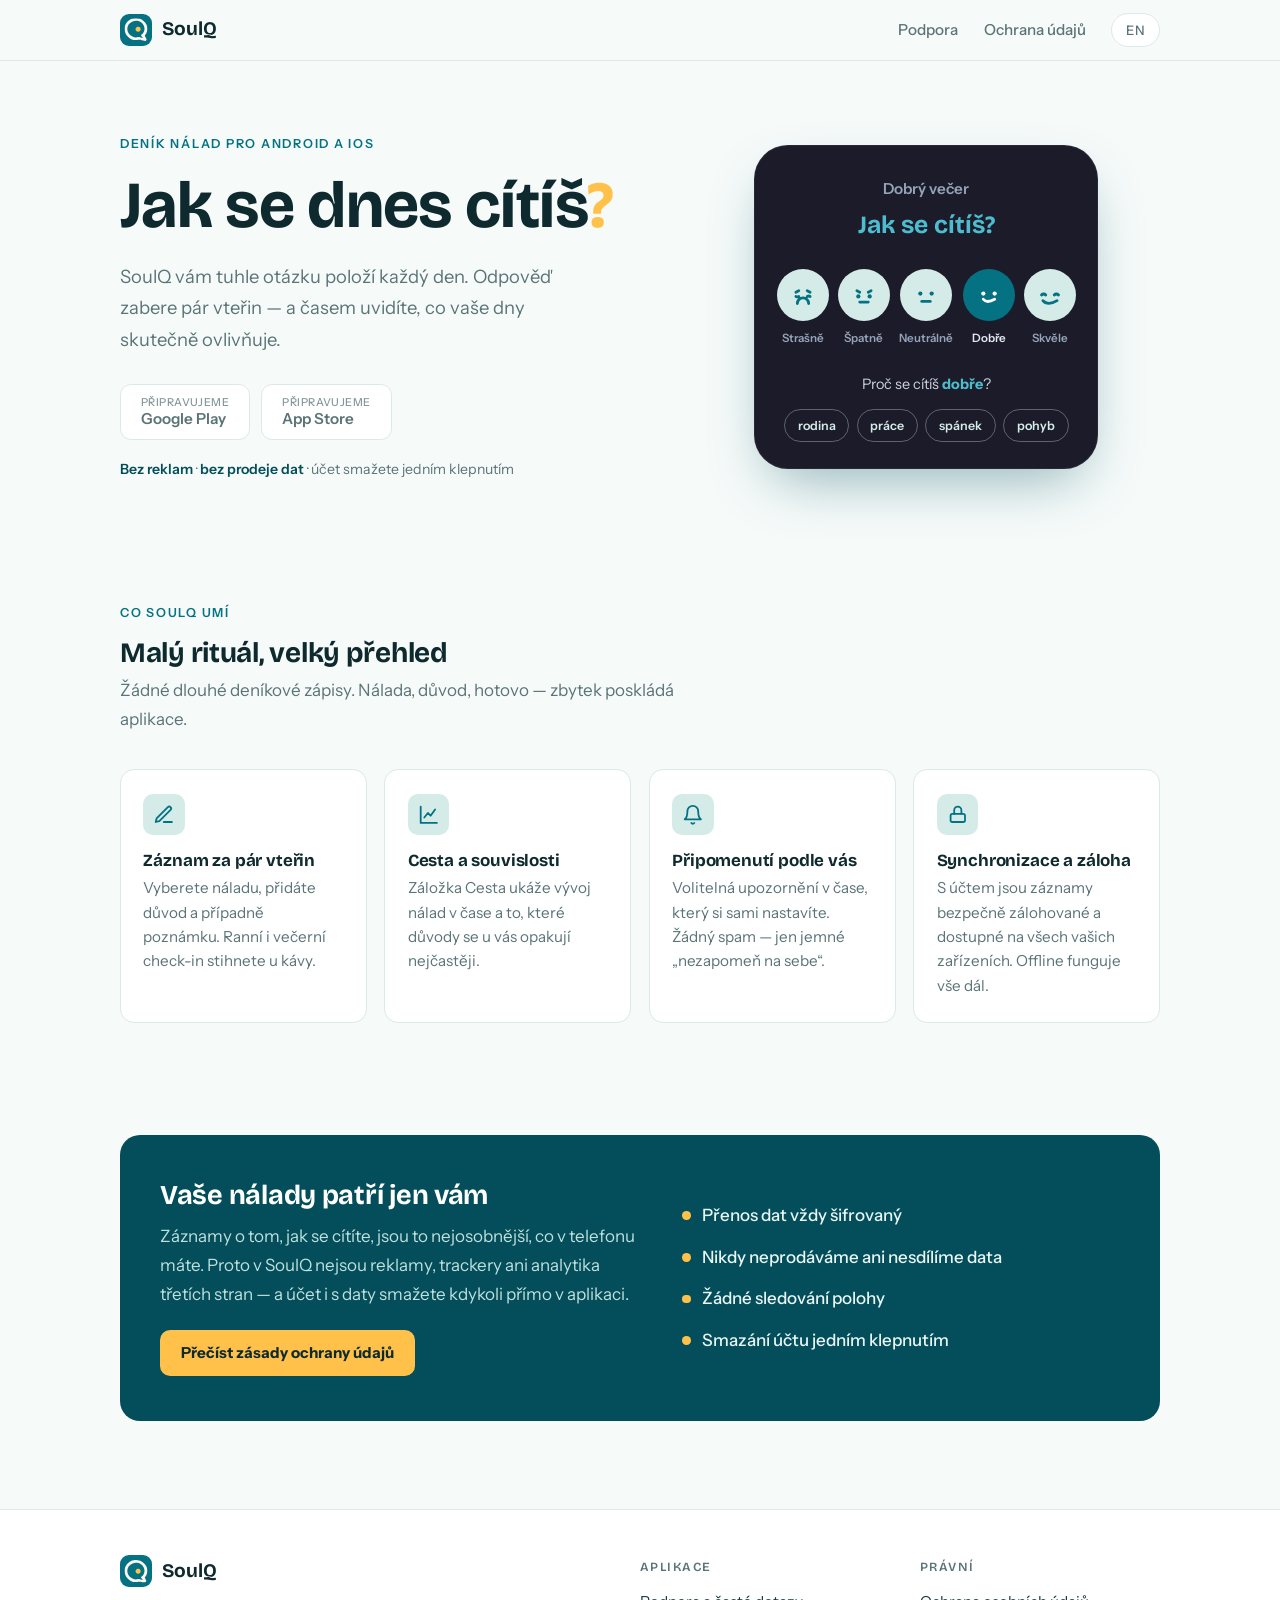
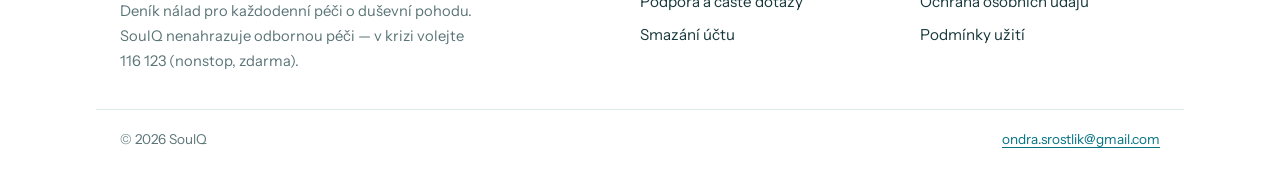
==== index.html @ dddf6eb2 "feat: profesionální redesign — interaktivní check-in hero, Bricolage/Instrument typografie, dokument" ====
<!DOCTYPE html>
<html lang="cs">
<head>
  <meta charset="UTF-8">
  <meta name="viewport" content="width=device-width, initial-scale=1.0">
  <title>SoulQ — deník nálad</title>
  <meta name="description" content="SoulQ je tichý deník nálad. Pár vteřin denně — a časem uvidíte, co vaše dny skutečně ovlivňuje.">
  <link rel="icon" href="assets/logo.svg" type="image/svg+xml">
  <link rel="preconnect" href="https://fonts.googleapis.com">
  <link rel="preconnect" href="https://fonts.gstatic.com" crossorigin>
  <link href="https://fonts.googleapis.com/css2?family=Bricolage+Grotesque:wght@600;700&family=Instrument+Sans:ital,wght@0,400;0,500;0,600;0,700;1,400&display=swap" rel="stylesheet">
  <link rel="stylesheet" href="assets/style.css">
</head>
<body>
  <header class="site-header">
    <div class="inner">
      <a class="brand" href="index.html"><img src="assets/logo.svg" alt="">SoulQ</a>
      <nav class="site-nav" aria-label="Hlavní navigace">
        <a href="support.html">Podpora</a>
        <a href="privacy.html" class="hide-sm">Ochrana údajů</a>
        <a class="lang-switch" href="en/index.html" lang="en" hreflang="en">EN</a>
      </nav>
    </div>
  </header>

  <main>
    <section class="hero">
      <div>
        <p class="eyebrow">Deník nálad pro Android a iOS</p>
        <h1>Jak se dnes cítíš<span class="dot">?</span></h1>
        <p class="lead">SoulQ vám tuhle otázku položí každý den. Odpověď zabere pár vteřin — a časem uvidíte, co vaše dny skutečně ovlivňuje.</p>
        <div class="store-badges">
          <span class="store-badge soon"><span><small>Připravujeme</small>Google&nbsp;Play</span></span>
          <span class="store-badge soon"><span><small>Připravujeme</small>App&nbsp;Store</span></span>
        </div>
        <p class="trust-line"><b>Bez reklam</b> · <b>bez prodeje dat</b> · účet smažete jedním klepnutím</p>
      </div>

      <div class="phone" id="checkin" aria-label="Ukázka denního záznamu v aplikaci SoulQ">
        <p class="greeting">Dobrý večer</p>
        <p class="question">Jak se cítíš?</p>
        <ul class="moods">
          <li>
            <button type="button" class="mood" data-mood="strašně" aria-pressed="false">
              <span class="circle">
                <svg viewBox="0 0 24 24" fill="none" stroke="currentColor" stroke-width="2" stroke-linecap="round" stroke-linejoin="round" aria-hidden="true">
                  <path d="M7 10l2 -1M17 10l-2 -1M7 13a2 2 0 0 0 2 0M17 13a2 2 0 0 0 -2 0M8 18a4 4 0 0 1 8 0"/>
                </svg>
              </span>
              <span class="label">Strašně</span>
            </button>
          </li>
          <li>
            <button type="button" class="mood" data-mood="špatně" aria-pressed="false">
              <span class="circle">
                <svg viewBox="0 0 24 24" fill="none" stroke="currentColor" stroke-width="2" stroke-linecap="round" stroke-linejoin="round" aria-hidden="true">
                  <path d="M7 9l2 1M17 9l-2 1M9 17h6"/>
                  <circle cx="8" cy="13" r="1.5" fill="currentColor" stroke="none"/>
                  <circle cx="16" cy="13" r="1.5" fill="currentColor" stroke="none"/>
                </svg>
              </span>
              <span class="label">Špatně</span>
            </button>
          </li>
          <li>
            <button type="button" class="mood" data-mood="neutrálně" aria-pressed="false">
              <span class="circle">
                <svg viewBox="0 0 24 24" fill="none" stroke="currentColor" stroke-width="2" stroke-linecap="round" stroke-linejoin="round" aria-hidden="true">
                  <path d="M9 16.5h6"/>
                  <circle cx="8" cy="11" r="1.5" fill="currentColor" stroke="none"/>
                  <circle cx="16" cy="11" r="1.5" fill="currentColor" stroke="none"/>
                </svg>
              </span>
              <span class="label">Neutrálně</span>
            </button>
          </li>
          <li>
            <button type="button" class="mood" data-mood="dobře" aria-pressed="true">
              <span class="circle">
                <svg viewBox="0 0 24 24" fill="none" stroke="currentColor" stroke-width="2" stroke-linecap="round" stroke-linejoin="round" aria-hidden="true">
                  <path d="M8 15c1.5 2 4.5 2 8 0"/>
                  <circle cx="8" cy="11" r="1.5" fill="currentColor" stroke="none"/>
                  <circle cx="16" cy="11" r="1.5" fill="currentColor" stroke="none"/>
                </svg>
              </span>
              <span class="label">Dobře</span>
            </button>
          </li>
          <li>
            <button type="button" class="mood" data-mood="skvěle" aria-pressed="false">
              <span class="circle">
                <svg viewBox="0 0 24 24" fill="none" stroke="currentColor" stroke-width="2" stroke-linecap="round" stroke-linejoin="round" aria-hidden="true">
                  <path d="M6 12a2 2 0 0 1 3 0M15 12a2 2 0 0 1 3 0M7 16c2 2.5 6 2.5 10 0"/>
                </svg>
              </span>
              <span class="label">Skvěle</span>
            </button>
          </li>
        </ul>
        <p class="followup">Proč se cítíš <b data-slot>dobře</b>?</p>
        <div class="chips" aria-hidden="true">
          <span class="chip">rodina</span>
          <span class="chip">práce</span>
          <span class="chip">spánek</span>
          <span class="chip">pohyb</span>
        </div>
      </div>
    </section>

    <section class="section">
      <p class="eyebrow">Co SoulQ umí</p>
      <h2>Malý rituál, velký přehled</h2>
      <p class="section-lead">Žádné dlouhé deníkové zápisy. Nálada, důvod, hotovo — zbytek poskládá aplikace.</p>
      <div class="features">
        <div class="feature">
          <span class="icon">
            <svg viewBox="0 0 24 24" fill="none" stroke="currentColor" stroke-width="2" stroke-linecap="round" stroke-linejoin="round" aria-hidden="true"><path d="M12 20h9"/><path d="M16.5 3.5a2.1 2.1 0 0 1 3 3L7 19l-4 1 1-4Z"/></svg>
          </span>
          <h3>Záznam za pár vteřin</h3>
          <p>Vyberete náladu, přidáte důvod a případně poznámku. Ranní i večerní check-in stihnete u kávy.</p>
        </div>
        <div class="feature">
          <span class="icon">
            <svg viewBox="0 0 24 24" fill="none" stroke="currentColor" stroke-width="2" stroke-linecap="round" stroke-linejoin="round" aria-hidden="true"><path d="M3 3v18h18"/><path d="M7 15l4-5 3 3 5-7"/></svg>
          </span>
          <h3>Cesta a souvislosti</h3>
          <p>Záložka Cesta ukáže vývoj nálad v čase a to, které důvody se u vás opakují nejčastěji.</p>
        </div>
        <div class="feature">
          <span class="icon">
            <svg viewBox="0 0 24 24" fill="none" stroke="currentColor" stroke-width="2" stroke-linecap="round" stroke-linejoin="round" aria-hidden="true"><path d="M18 8a6 6 0 0 0-12 0c0 7-3 9-3 9h18s-3-2-3-9"/><path d="M13.7 21a2 2 0 0 1-3.4 0"/></svg>
          </span>
          <h3>Připomenutí podle vás</h3>
          <p>Volitelná upozornění v čase, který si sami nastavíte. Žádný spam — jen jemné „nezapomeň na sebe“.</p>
        </div>
        <div class="feature">
          <span class="icon">
            <svg viewBox="0 0 24 24" fill="none" stroke="currentColor" stroke-width="2" stroke-linecap="round" stroke-linejoin="round" aria-hidden="true"><rect x="4" y="11" width="16" height="9" rx="2"/><path d="M8 11V7a4 4 0 0 1 8 0v4"/></svg>
          </span>
          <h3>Synchronizace a záloha</h3>
          <p>S účtem jsou záznamy bezpečně zálohované a dostupné na všech vašich zařízeních. Offline funguje vše dál.</p>
        </div>
      </div>
    </section>

    <section class="section">
      <div class="privacy-band">
        <div>
          <h2>Vaše nálady patří jen vám</h2>
          <p>Záznamy o tom, jak se cítíte, jsou to nejosobnější, co v telefonu máte. Proto v SoulQ nejsou reklamy, trackery ani analytika třetích stran — a účet i s daty smažete kdykoli přímo v aplikaci.</p>
          <a class="button" href="privacy.html">Přečíst zásady ochrany údajů</a>
        </div>
        <ul>
          <li>Přenos dat vždy šifrovaný</li>
          <li>Nikdy neprodáváme ani nesdílíme data</li>
          <li>Žádné sledování polohy</li>
          <li>Smazání účtu jedním klepnutím</li>
        </ul>
      </div>
    </section>
  </main>

  <footer class="site-footer">
    <div class="inner">
      <div class="about">
        <a class="brand" href="index.html"><img src="assets/logo.svg" alt="">SoulQ</a>
        <p>Deník nálad pro každodenní péči o duševní pohodu. SoulQ nenahrazuje odbornou péči — v krizi volejte 116&nbsp;123 (nonstop, zdarma).</p>
      </div>
      <nav aria-label="Aplikace">
        <h3>Aplikace</h3>
        <ul>
          <li><a href="support.html">Podpora a časté dotazy</a></li>
          <li><a href="delete-account.html">Smazání účtu</a></li>
        </ul>
      </nav>
      <nav aria-label="Právní informace">
        <h3>Právní</h3>
        <ul>
          <li><a href="privacy.html">Ochrana osobních údajů</a></li>
          <li><a href="terms.html">Podmínky užití</a></li>
        </ul>
      </nav>
    </div>
    <div class="bottom">
      <span>© 2026 SoulQ</span>
      <span><a href="mailto:ondra.srostlik@gmail.com">ondra.srostlik@gmail.com</a></span>
    </div>
  </footer>

  <script>
    (function () {
      var moods = document.querySelectorAll('.mood');
      var slot = document.querySelector('[data-slot]');
      moods.forEach(function (btn) {
        btn.addEventListener('click', function () {
          moods.forEach(function (b) { b.setAttribute('aria-pressed', 'false'); });
          btn.setAttribute('aria-pressed', 'true');
          slot.textContent = btn.dataset.mood;
        });
      });
    })();
  </script>
</body>
</html>
---- assets/style.css ----
/* SoulQ web — design system.
   Tokens derived from the app (lib/theme/app_colors.dart):
   teal #047283, mint #D4EBE8, gold #FFC14A, app dark UI #1C1B29. */

:root {
  --teal: #047283;
  --teal-deep: #034e5a;
  --teal-ink: #0e2a2e;
  --gold: #ffc14a;
  --mint: #d4ebe8;
  --paper: #f6fbfa;
  --surface: #ffffff;
  --text: #17383c;
  --muted: #5b7477;
  --line: #dcE9e7;
  --app-dark: #1c1b29;

  --font-display: "Bricolage Grotesque", "Segoe UI", system-ui, sans-serif;
  --font-body: "Instrument Sans", "Segoe UI", system-ui, sans-serif;

  --w-page: 68rem;
  --w-prose: 44rem;
  --radius: 14px;
}

* { box-sizing: border-box; }

html { scroll-behavior: smooth; }

body {
  margin: 0;
  font-family: var(--font-body);
  font-size: 1.0625rem;
  line-height: 1.7;
  color: var(--text);
  background: var(--paper);
  -webkit-font-smoothing: antialiased;
}

a { color: var(--teal); text-decoration-thickness: 1px; text-underline-offset: 3px; }
a:hover { color: var(--teal-deep); }

:focus-visible {
  outline: 2px solid var(--teal);
  outline-offset: 3px;
  border-radius: 3px;
}

h1, h2, h3 {
  font-family: var(--font-display);
  line-height: 1.15;
  color: var(--teal-ink);
  letter-spacing: -0.01em;
}

.eyebrow {
  font-size: 0.78rem;
  font-weight: 600;
  letter-spacing: 0.14em;
  text-transform: uppercase;
  color: var(--teal);
  margin: 0 0 0.9rem;
}

/* ---------- Header ---------- */

.site-header {
  position: sticky;
  top: 0;
  z-index: 20;
  background: rgba(246, 251, 250, 0.88);
  backdrop-filter: blur(10px);
  border-bottom: 1px solid var(--line);
}

.site-header .inner {
  max-width: var(--w-page);
  margin: 0 auto;
  padding: 0.8rem 1.5rem;
  display: flex;
  align-items: center;
  gap: 2rem;
}

.brand {
  display: flex;
  align-items: center;
  gap: 0.6rem;
  text-decoration: none;
  color: var(--teal-ink);
  font-family: var(--font-display);
  font-weight: 700;
  font-size: 1.2rem;
  margin-right: auto;
}

.brand img {
  width: 2rem;
  height: 2rem;
  padding: 0.28rem;
  background: var(--teal);
  border-radius: 9px;
}

.site-nav {
  display: flex;
  align-items: center;
  gap: 1.6rem;
  font-size: 0.95rem;
}

.site-nav a {
  color: var(--muted);
  text-decoration: none;
  font-weight: 500;
}

.site-nav a:hover { color: var(--teal-deep); }

.lang-switch {
  font-size: 0.82rem;
  font-weight: 600;
  letter-spacing: 0.06em;
  color: var(--teal);
  text-decoration: none;
  border: 1px solid var(--line);
  background: var(--surface);
  border-radius: 999px;
  padding: 0.3rem 0.85rem;
  white-space: nowrap;
}

.lang-switch:hover { border-color: var(--teal); }

@media (max-width: 640px) {
  .site-nav .hide-sm { display: none; }
}

/* ---------- Hero (landing) ---------- */

.hero {
  max-width: var(--w-page);
  margin: 0 auto;
  padding: 4.5rem 1.5rem 4rem;
  display: grid;
  grid-template-columns: 1.05fr 0.95fr;
  gap: 3.5rem;
  align-items: center;
}

.hero h1 {
  font-size: clamp(2.7rem, 6vw, 4.1rem);
  font-weight: 700;
  margin: 0 0 1.1rem;
}

.hero h1 .q { color: var(--teal); }
.hero h1 .dot { color: var(--gold); }

.hero .lead {
  font-size: 1.15rem;
  color: var(--muted);
  max-width: 30rem;
  margin: 0 0 1.8rem;
}

.store-badges {
  display: flex;
  flex-wrap: wrap;
  gap: 0.7rem;
  margin-bottom: 1.1rem;
}

.store-badge {
  display: inline-flex;
  align-items: center;
  gap: 0.55rem;
  padding: 0.68rem 1.25rem;
  border-radius: 11px;
  background: var(--teal-ink);
  color: #fff;
  text-decoration: none;
  font-weight: 600;
  font-size: 0.95rem;
  line-height: 1.25;
}

.store-badge small {
  display: block;
  font-size: 0.68rem;
  font-weight: 500;
  opacity: 0.75;
  letter-spacing: 0.04em;
  text-transform: uppercase;
}

.store-badge.soon {
  background: var(--surface);
  color: var(--muted);
  border: 1px solid var(--line);
  cursor: default;
}

.trust-line {
  font-size: 0.88rem;
  color: var(--muted);
  margin: 0;
}

.trust-line b { color: var(--teal-deep); font-weight: 600; }

/* Phone card — the app's check-in moment */

.phone {
  justify-self: center;
  width: min(21.5rem, 100%);
  background: var(--app-dark);
  border-radius: 34px;
  padding: 1.9rem 1.4rem 1.7rem;
  box-shadow:
    0 24px 60px -18px rgba(3, 78, 90, 0.45),
    0 0 0 1px rgba(255, 255, 255, 0.06) inset;
}

.phone .greeting {
  color: #94a3b8;
  font-size: 0.95rem;
  font-weight: 600;
  text-align: center;
  margin: 0 0 0.15rem;
}

.phone .question {
  color: #4dbcce;
  font-family: var(--font-display);
  font-size: 1.55rem;
  font-weight: 700;
  text-align: center;
  margin: 0 0 1.4rem;
}

.moods {
  display: flex;
  justify-content: space-between;
  gap: 0.3rem;
  margin: 0;
  padding: 0;
  list-style: none;
}

.mood {
  flex: 1;
  display: flex;
  flex-direction: column;
  align-items: center;
  gap: 0.5rem;
  background: none;
  border: none;
  padding: 0;
  cursor: pointer;
  font: inherit;
}

.mood .circle {
  width: 52px;
  height: 52px;
  border-radius: 50%;
  background: var(--mint);
  color: var(--teal);
  display: grid;
  place-items: center;
  transition: background 0.22s ease, color 0.22s ease, transform 0.22s ease;
}

.mood svg { width: 34px; height: 34px; }

.mood .label {
  font-size: 0.72rem;
  font-weight: 600;
  color: #94a3b8;
}

.mood:hover .circle { transform: translateY(-3px); }

.mood[aria-pressed="true"] .circle {
  background: var(--teal);
  color: #fff;
}

.mood[aria-pressed="true"] .label { color: #e2e8f0; }

.phone .followup {
  color: #cbd5e1;
  font-size: 0.9rem;
  text-align: center;
  margin: 1.5rem 0 0.8rem;
  min-height: 1.5em;
}

.phone .followup b { color: #4dbcce; }

.chips {
  display: flex;
  flex-wrap: wrap;
  justify-content: center;
  gap: 0.45rem;
}

.chip {
  font-size: 0.78rem;
  font-weight: 600;
  color: var(--mint);
  border: 1px solid rgba(212, 235, 232, 0.35);
  border-radius: 999px;
  padding: 0.28rem 0.8rem;
}

@media (max-width: 860px) {
  .hero {
    grid-template-columns: 1fr;
    gap: 3rem;
    padding-top: 3rem;
    text-align: center;
  }
  .hero .lead { margin-inline: auto; }
  .store-badges { justify-content: center; }
}

/* ---------- Sections (landing) ---------- */

.section {
  max-width: var(--w-page);
  margin: 0 auto;
  padding: 3.5rem 1.5rem;
}

.section > h2 {
  font-size: 1.75rem;
  margin: 0 0 0.4rem;
}

.section > .section-lead {
  color: var(--muted);
  max-width: 36rem;
  margin: 0 0 2.2rem;
}

.features {
  display: grid;
  grid-template-columns: repeat(auto-fit, minmax(15rem, 1fr));
  gap: 1.1rem;
}

.feature {
  background: var(--surface);
  border: 1px solid var(--line);
  border-radius: var(--radius);
  padding: 1.5rem 1.4rem;
}

.feature .icon {
  width: 2.6rem;
  height: 2.6rem;
  border-radius: 10px;
  background: var(--mint);
  color: var(--teal);
  display: grid;
  place-items: center;
  margin-bottom: 1rem;
}

.feature .icon svg { width: 1.35rem; height: 1.35rem; }

.feature h3 {
  font-size: 1.06rem;
  margin: 0 0 0.35rem;
}

.feature p {
  margin: 0;
  color: var(--muted);
  font-size: 0.95rem;
  line-height: 1.6;
}

/* Privacy band */

.privacy-band {
  background: var(--teal-deep);
  color: #eaf6f4;
  border-radius: calc(var(--radius) + 6px);
  padding: 2.8rem 2.5rem;
  display: grid;
  grid-template-columns: 1.1fr 1fr;
  gap: 2.5rem;
  align-items: center;
}

.privacy-band h2 {
  color: #fff;
  font-size: 1.7rem;
  margin: 0 0 0.7rem;
}

.privacy-band p { margin: 0 0 1.3rem; color: #bfe0dc; }

.privacy-band a.button {
  display: inline-block;
  background: var(--gold);
  color: var(--teal-ink);
  font-weight: 700;
  font-size: 0.95rem;
  text-decoration: none;
  border-radius: 10px;
  padding: 0.65rem 1.3rem;
}

.privacy-band ul {
  list-style: none;
  margin: 0;
  padding: 0;
  display: grid;
  gap: 0.8rem;
}

.privacy-band li {
  display: flex;
  gap: 0.7rem;
  align-items: baseline;
  font-weight: 500;
}

.privacy-band li::before {
  content: "";
  flex: none;
  width: 0.55rem;
  height: 0.55rem;
  border-radius: 50%;
  background: var(--gold);
  transform: translateY(-1px);
}

@media (max-width: 780px) {
  .privacy-band { grid-template-columns: 1fr; padding: 2.2rem 1.6rem; }
}

/* ---------- Document pages (legal, support) ---------- */

.doc-hero {
  border-bottom: 1px solid var(--line);
  background: var(--surface);
}

.doc-hero .inner {
  max-width: var(--w-page);
  margin: 0 auto;
  padding: 3.2rem 1.5rem 2.4rem;
}

.doc-hero h1 {
  font-size: clamp(1.9rem, 4vw, 2.6rem);
  margin: 0 0 0.8rem;
}

.doc-meta {
  display: flex;
  flex-wrap: wrap;
  gap: 0.5rem 1.6rem;
  font-size: 0.86rem;
  color: var(--muted);
  margin: 0;
}

.doc-meta b { color: var(--text); font-weight: 600; }

.doc-layout {
  max-width: var(--w-page);
  margin: 0 auto;
  padding: 2.5rem 1.5rem 5rem;
  display: grid;
  grid-template-columns: 15rem minmax(0, 1fr);
  gap: 3.5rem;
  align-items: start;
}

.toc {
  position: sticky;
  top: 4.6rem;
  font-size: 0.88rem;
}

.toc .toc-title {
  font-size: 0.75rem;
  font-weight: 600;
  letter-spacing: 0.12em;
  text-transform: uppercase;
  color: var(--muted);
  margin: 0 0 0.7rem;
}

.toc ol {
  list-style: none;
  margin: 0;
  padding: 0;
  border-left: 2px solid var(--line);
}

.toc li a {
  display: block;
  padding: 0.32rem 0 0.32rem 0.9rem;
  color: var(--muted);
  text-decoration: none;
  line-height: 1.45;
}

.toc li a:hover {
  color: var(--teal-deep);
  border-left: 2px solid var(--teal);
  margin-left: -2px;
}

.doc {
  max-width: var(--w-prose);
}

.doc > p:first-child { margin-top: 0; }

.doc h2 {
  font-size: 1.32rem;
  margin: 2.6rem 0 0.7rem;
  padding-top: 0.4rem;
  scroll-margin-top: 5rem;
}

.doc h3 {
  font-size: 1.05rem;
  margin: 1.8rem 0 0.4rem;
}

.doc ul, .doc ol { padding-left: 1.35rem; }
.doc li { margin: 0.35rem 0; }

.doc table {
  width: 100%;
  border-collapse: collapse;
  font-size: 0.92rem;
  margin: 1.2rem 0;
  background: var(--surface);
  border: 1px solid var(--line);
  border-radius: 10px;
  overflow: hidden;
}

.doc th, .doc td {
  text-align: left;
  padding: 0.7rem 0.85rem;
  vertical-align: top;
}

.doc thead th {
  background: var(--mint);
  color: var(--teal-ink);
  font-family: var(--font-display);
  font-size: 0.85rem;
  letter-spacing: 0.02em;
}

.doc tbody tr + tr td, .doc tbody tr th { border-top: 1px solid var(--line); }
.doc tbody tr:nth-child(even) { background: var(--paper); }

.notice {
  background: var(--surface);
  border: 1px solid var(--line);
  border-left: 4px solid var(--gold);
  border-radius: 10px;
  padding: 1rem 1.2rem;
  margin: 1.6rem 0;
}

.notice p { margin: 0; }

.steps {
  counter-reset: step;
  list-style: none;
  margin: 1.2rem 0;
  padding: 0;
  display: grid;
  gap: 0.55rem;
}

.steps li {
  counter-increment: step;
  display: flex;
  gap: 0.9rem;
  align-items: baseline;
  background: var(--surface);
  border: 1px solid var(--line);
  border-radius: 10px;
  padding: 0.75rem 1rem;
  margin: 0;
}

.steps li::before {
  content: counter(step);
  flex: none;
  width: 1.6rem;
  height: 1.6rem;
  border-radius: 50%;
  background: var(--teal);
  color: #fff;
  font-size: 0.82rem;
  font-weight: 700;
  display: grid;
  place-items: center;
  transform: translateY(0.2rem);
}

.contact-card {
  background: var(--surface);
  border: 1px solid var(--line);
  border-radius: var(--radius);
  padding: 1.4rem 1.5rem;
  margin: 1.6rem 0 2.2rem;
}

.contact-card .mail {
  font-family: var(--font-display);
  font-size: 1.25rem;
  font-weight: 600;
}

.contact-card p { margin: 0.4rem 0 0; color: var(--muted); font-size: 0.93rem; }

/* FAQ */

.faq { display: grid; gap: 0.65rem; margin: 1.4rem 0; }

.faq details {
  background: var(--surface);
  border: 1px solid var(--line);
  border-radius: 10px;
  padding: 0 1.15rem;
}

.faq summary {
  cursor: pointer;
  font-weight: 600;
  padding: 0.9rem 0;
  list-style: none;
  display: flex;
  justify-content: space-between;
  align-items: center;
  gap: 1rem;
}

.faq summary::-webkit-details-marker { display: none; }

.faq summary::after {
  content: "+";
  flex: none;
  font-family: var(--font-display);
  font-size: 1.15rem;
  color: var(--teal);
}

.faq details[open] summary::after { content: "–"; }

.faq details p { margin: 0 0 1rem; color: var(--muted); }

/* ---------- Footer ---------- */

.site-footer {
  border-top: 1px solid var(--line);
  background: var(--surface);
  margin-top: 2rem;
}

.site-footer .inner {
  max-width: var(--w-page);
  margin: 0 auto;
  padding: 2.8rem 1.5rem 2.2rem;
  display: grid;
  grid-template-columns: 2fr 1fr 1fr;
  gap: 2.5rem;
}

.site-footer .about p {
  margin: 0.7rem 0 0;
  color: var(--muted);
  font-size: 0.92rem;
  max-width: 22rem;
}

.site-footer h3 {
  font-size: 0.78rem;
  font-weight: 600;
  letter-spacing: 0.12em;
  text-transform: uppercase;
  color: var(--muted);
  margin: 0.3rem 0 0.9rem;
}

.site-footer nav ul {
  list-style: none;
  margin: 0;
  padding: 0;
  display: grid;
  gap: 0.45rem;
  font-size: 0.95rem;
}

.site-footer nav a { color: var(--text); text-decoration: none; }
.site-footer nav a:hover { color: var(--teal); text-decoration: underline; }

.site-footer .bottom {
  max-width: var(--w-page);
  margin: 0 auto;
  padding: 1.1rem 1.5rem 1.6rem;
  border-top: 1px solid var(--line);
  font-size: 0.85rem;
  color: var(--muted);
  display: flex;
  flex-wrap: wrap;
  gap: 0.5rem 2rem;
  justify-content: space-between;
}

@media (max-width: 780px) {
  .site-footer .inner { grid-template-columns: 1fr; gap: 1.8rem; }
  .doc-layout { grid-template-columns: 1fr; gap: 0; }
  .toc { display: none; }
}

/* ---------- Motion ---------- */

@media (prefers-reduced-motion: no-preference) {
  .hero > * {
    animation: rise 0.6s ease-out both;
  }
  .hero > *:nth-child(2) { animation-delay: 0.12s; }

  @keyframes rise {
    from { opacity: 0; transform: translateY(14px); }
    to { opacity: 1; transform: none; }
  }
}

@media (prefers-reduced-motion: reduce) {
  html { scroll-behavior: auto; }
  .mood .circle { transition: none; }
}
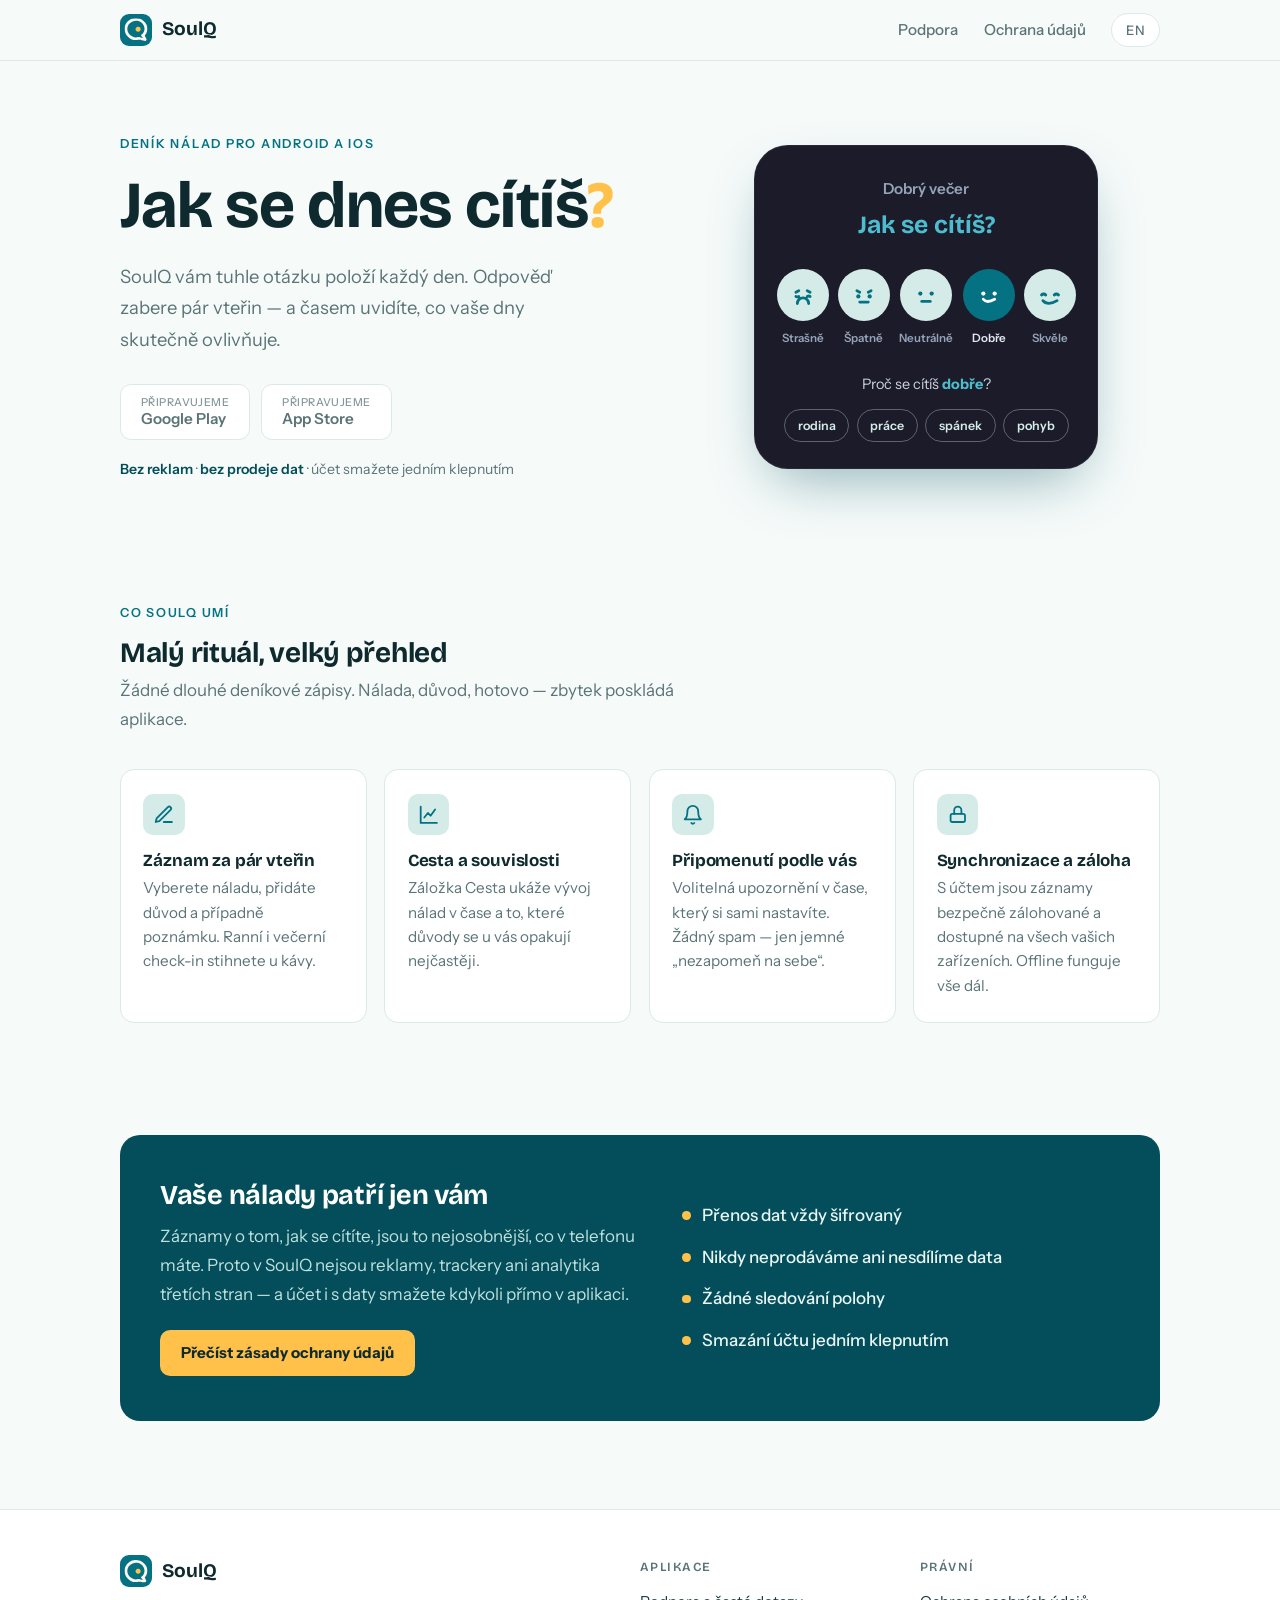
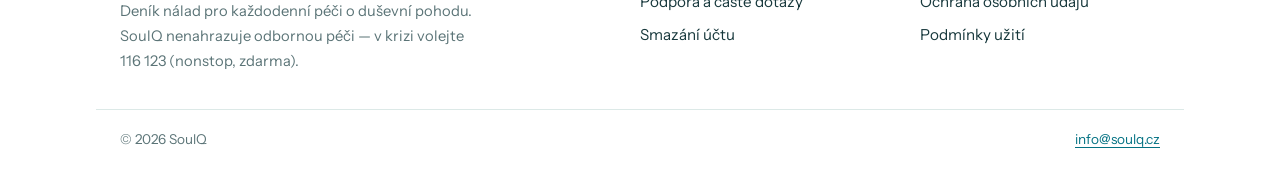
==== commit dbe63b6a: "fix: správce Mikuláš Báča, kontakt info@soulq.cz, CNAME pro soulq.cz" ====
--- a/index.html
+++ b/index.html
@@ -183,7 +183,7 @@
     </div>
     <div class="bottom">
       <span>© 2026 SoulQ</span>
-      <span><a href="mailto:ondra.srostlik@gmail.com">ondra.srostlik@gmail.com</a></span>
+      <span><a href="mailto:info@soulq.cz">info@soulq.cz</a></span>
     </div>
   </footer>
 
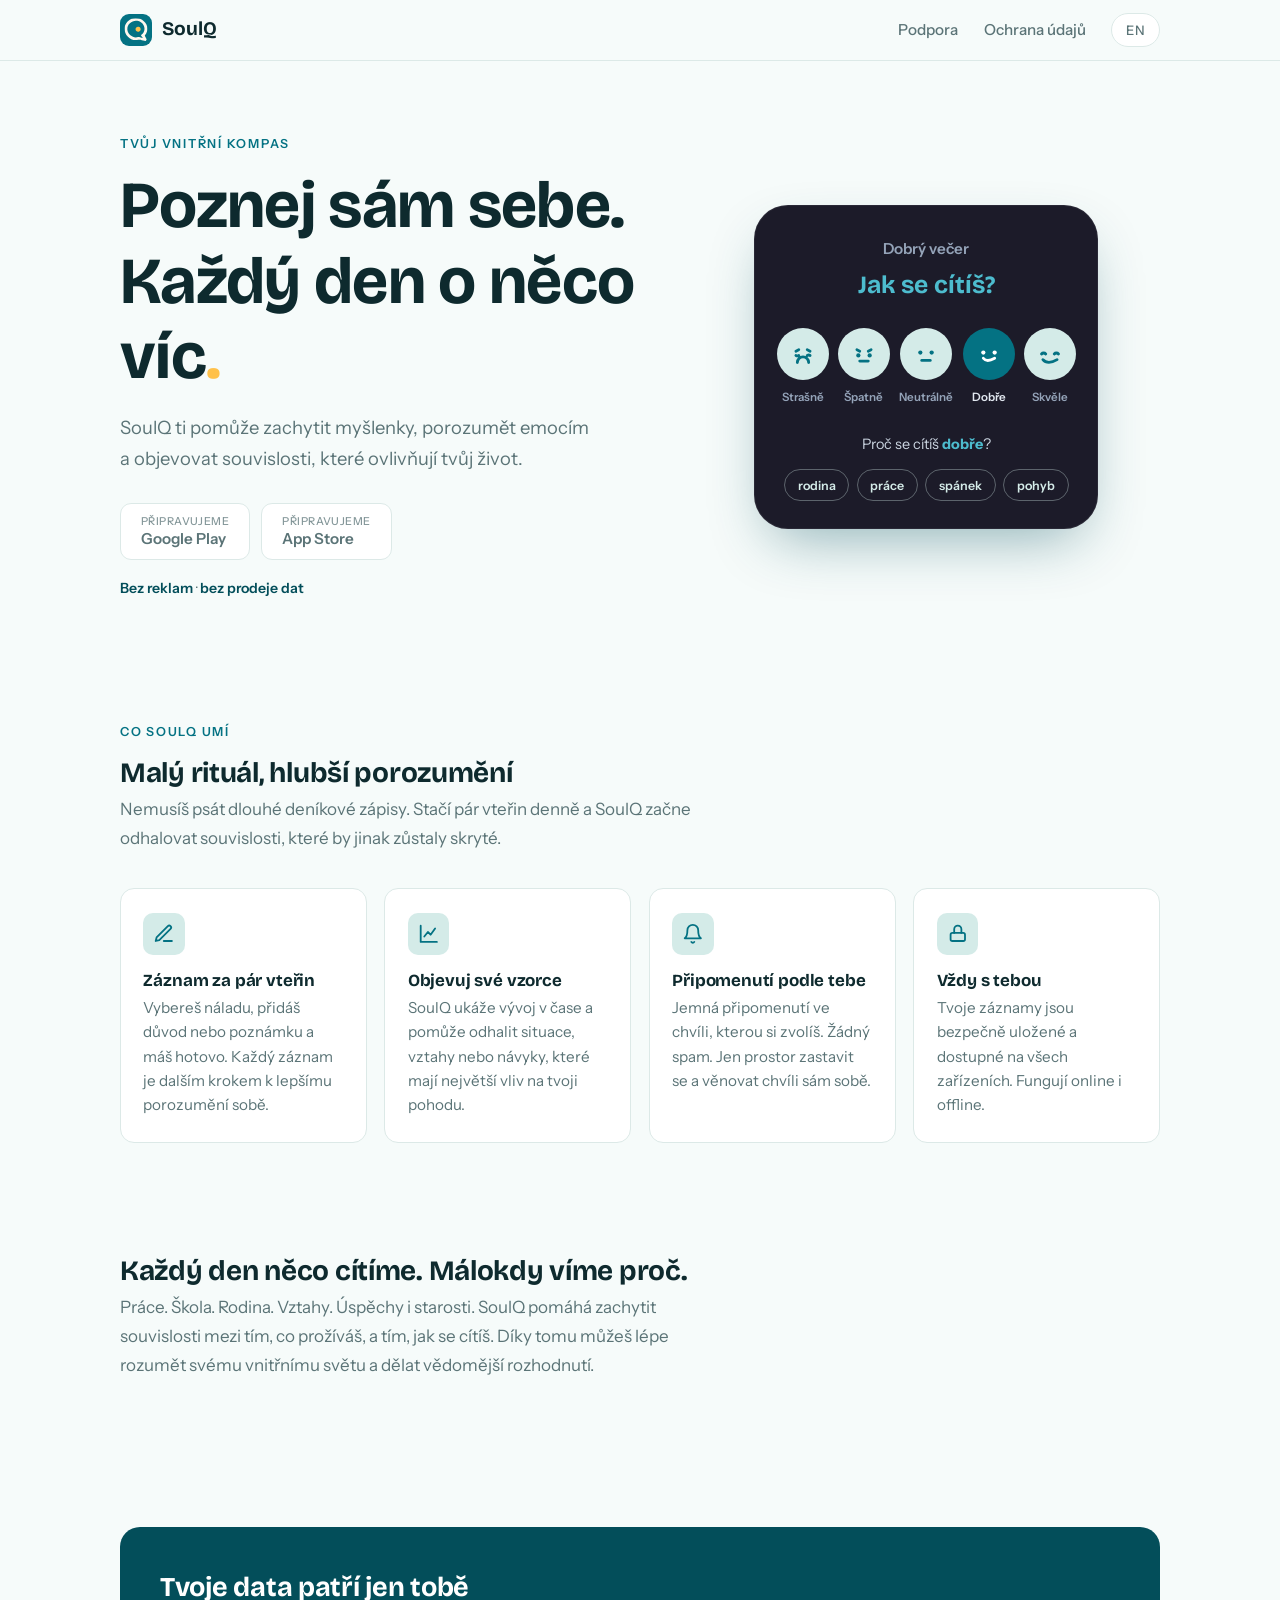
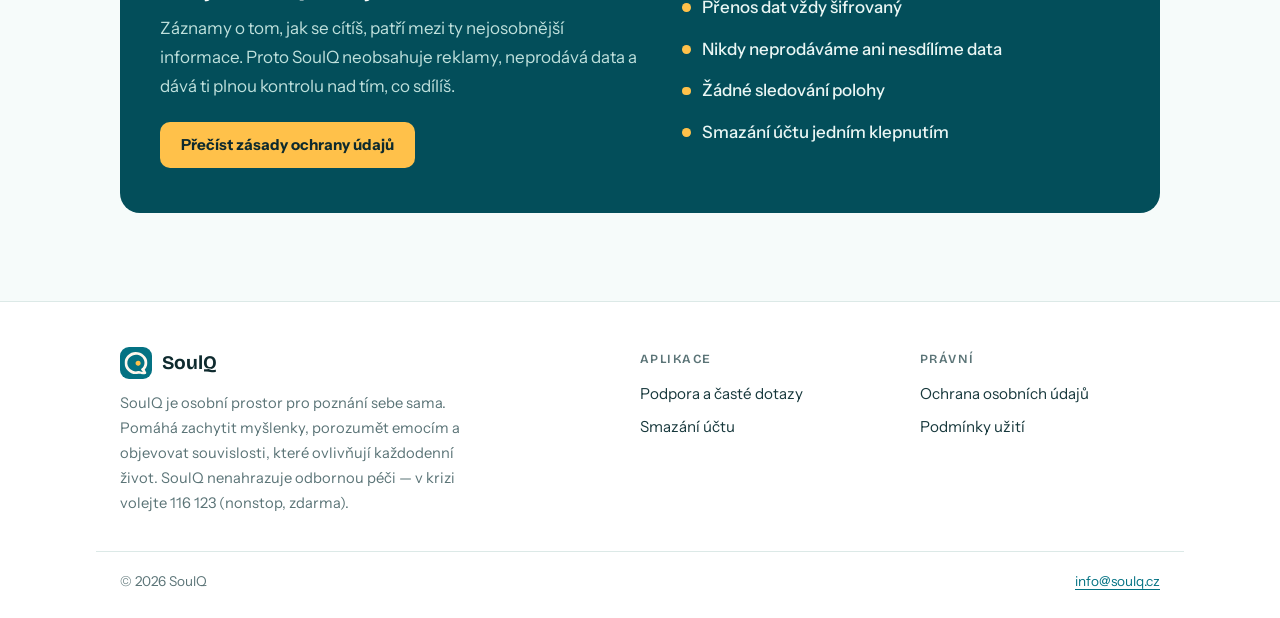
==== commit 892f06bb: "feat: nové textace od klienta — 'Tvůj vnitřní kompas', tykání, méně důrazu na smazání účtu v hero (C" ====
--- a/index.html
+++ b/index.html
@@ -3,8 +3,8 @@
 <head>
   <meta charset="UTF-8">
   <meta name="viewport" content="width=device-width, initial-scale=1.0">
-  <title>SoulQ — deník nálad</title>
-  <meta name="description" content="SoulQ je tichý deník nálad. Pár vteřin denně — a časem uvidíte, co vaše dny skutečně ovlivňuje.">
+  <title>SoulQ — tvůj vnitřní kompas</title>
+  <meta name="description" content="SoulQ ti pomůže zachytit myšlenky, porozumět emocím a objevovat souvislosti, které ovlivňují tvůj život.">
   <link rel="icon" href="assets/logo.svg" type="image/svg+xml">
   <link rel="preconnect" href="https://fonts.googleapis.com">
   <link rel="preconnect" href="https://fonts.gstatic.com" crossorigin>
@@ -26,14 +26,14 @@
   <main>
     <section class="hero">
       <div>
-        <p class="eyebrow">Deník nálad pro Android a iOS</p>
-        <h1>Jak se dnes cítíš<span class="dot">?</span></h1>
-        <p class="lead">SoulQ vám tuhle otázku položí každý den. Odpověď zabere pár vteřin — a časem uvidíte, co vaše dny skutečně ovlivňuje.</p>
+        <p class="eyebrow">Tvůj vnitřní kompas</p>
+        <h1>Poznej sám sebe. Každý den o něco víc<span class="dot">.</span></h1>
+        <p class="lead">SoulQ ti pomůže zachytit myšlenky, porozumět emocím a objevovat souvislosti, které ovlivňují tvůj život.</p>
         <div class="store-badges">
           <span class="store-badge soon"><span><small>Připravujeme</small>Google&nbsp;Play</span></span>
           <span class="store-badge soon"><span><small>Připravujeme</small>App&nbsp;Store</span></span>
         </div>
-        <p class="trust-line"><b>Bez reklam</b> · <b>bez prodeje dat</b> · účet smažete jedním klepnutím</p>
+        <p class="trust-line"><b>Bez reklam</b> · <b>bez prodeje dat</b></p>
       </div>
 
       <div class="phone" id="checkin" aria-label="Ukázka denního záznamu v aplikaci SoulQ">
@@ -109,45 +109,50 @@
 
     <section class="section">
       <p class="eyebrow">Co SoulQ umí</p>
-      <h2>Malý rituál, velký přehled</h2>
-      <p class="section-lead">Žádné dlouhé deníkové zápisy. Nálada, důvod, hotovo — zbytek poskládá aplikace.</p>
+      <h2>Malý rituál, hlubší porozumění</h2>
+      <p class="section-lead">Nemusíš psát dlouhé deníkové zápisy. Stačí pár vteřin denně a SoulQ začne odhalovat souvislosti, které by jinak zůstaly skryté.</p>
       <div class="features">
         <div class="feature">
           <span class="icon">
             <svg viewBox="0 0 24 24" fill="none" stroke="currentColor" stroke-width="2" stroke-linecap="round" stroke-linejoin="round" aria-hidden="true"><path d="M12 20h9"/><path d="M16.5 3.5a2.1 2.1 0 0 1 3 3L7 19l-4 1 1-4Z"/></svg>
           </span>
           <h3>Záznam za pár vteřin</h3>
-          <p>Vyberete náladu, přidáte důvod a případně poznámku. Ranní i večerní check-in stihnete u kávy.</p>
+          <p>Vybereš náladu, přidáš důvod nebo poznámku a máš hotovo. Každý záznam je dalším krokem k lepšímu porozumění sobě.</p>
         </div>
         <div class="feature">
           <span class="icon">
             <svg viewBox="0 0 24 24" fill="none" stroke="currentColor" stroke-width="2" stroke-linecap="round" stroke-linejoin="round" aria-hidden="true"><path d="M3 3v18h18"/><path d="M7 15l4-5 3 3 5-7"/></svg>
           </span>
-          <h3>Cesta a souvislosti</h3>
-          <p>Záložka Cesta ukáže vývoj nálad v čase a to, které důvody se u vás opakují nejčastěji.</p>
+          <h3>Objevuj své vzorce</h3>
+          <p>SoulQ ukáže vývoj v čase a pomůže odhalit situace, vztahy nebo návyky, které mají největší vliv na tvoji pohodu.</p>
         </div>
         <div class="feature">
           <span class="icon">
             <svg viewBox="0 0 24 24" fill="none" stroke="currentColor" stroke-width="2" stroke-linecap="round" stroke-linejoin="round" aria-hidden="true"><path d="M18 8a6 6 0 0 0-12 0c0 7-3 9-3 9h18s-3-2-3-9"/><path d="M13.7 21a2 2 0 0 1-3.4 0"/></svg>
           </span>
-          <h3>Připomenutí podle vás</h3>
-          <p>Volitelná upozornění v čase, který si sami nastavíte. Žádný spam — jen jemné „nezapomeň na sebe“.</p>
+          <h3>Připomenutí podle tebe</h3>
+          <p>Jemná připomenutí ve chvíli, kterou si zvolíš. Žádný spam. Jen prostor zastavit se a věnovat chvíli sám sobě.</p>
         </div>
         <div class="feature">
           <span class="icon">
             <svg viewBox="0 0 24 24" fill="none" stroke="currentColor" stroke-width="2" stroke-linecap="round" stroke-linejoin="round" aria-hidden="true"><rect x="4" y="11" width="16" height="9" rx="2"/><path d="M8 11V7a4 4 0 0 1 8 0v4"/></svg>
           </span>
-          <h3>Synchronizace a záloha</h3>
-          <p>S účtem jsou záznamy bezpečně zálohované a dostupné na všech vašich zařízeních. Offline funguje vše dál.</p>
-        </div>
-      </div>
+          <h3>Vždy s tebou</h3>
+          <p>Tvoje záznamy jsou bezpečně uložené a dostupné na všech zařízeních. Fungují online i offline.</p>
+        </div>
+      </div>
+    </section>
+
+    <section class="section">
+      <h2>Každý den něco cítíme. Málokdy víme proč.</h2>
+      <p class="section-lead">Práce. Škola. Rodina. Vztahy. Úspěchy i starosti. SoulQ pomáhá zachytit souvislosti mezi tím, co prožíváš, a tím, jak se cítíš. Díky tomu můžeš lépe rozumět svému vnitřnímu světu a dělat vědomější rozhodnutí.</p>
     </section>
 
     <section class="section">
       <div class="privacy-band">
         <div>
-          <h2>Vaše nálady patří jen vám</h2>
-          <p>Záznamy o tom, jak se cítíte, jsou to nejosobnější, co v telefonu máte. Proto v SoulQ nejsou reklamy, trackery ani analytika třetích stran — a účet i s daty smažete kdykoli přímo v aplikaci.</p>
+          <h2>Tvoje data patří jen tobě</h2>
+          <p>Záznamy o tom, jak se cítíš, patří mezi ty nejosobnější informace. Proto SoulQ neobsahuje reklamy, neprodává data a dává ti plnou kontrolu nad tím, co sdílíš.</p>
           <a class="button" href="privacy.html">Přečíst zásady ochrany údajů</a>
         </div>
         <ul>
@@ -164,7 +169,7 @@
     <div class="inner">
       <div class="about">
         <a class="brand" href="index.html"><img src="assets/logo.svg" alt="">SoulQ</a>
-        <p>Deník nálad pro každodenní péči o duševní pohodu. SoulQ nenahrazuje odbornou péči — v krizi volejte 116&nbsp;123 (nonstop, zdarma).</p>
+        <p>SoulQ je osobní prostor pro poznání sebe sama. Pomáhá zachytit myšlenky, porozumět emocím a objevovat souvislosti, které ovlivňují každodenní život. SoulQ nenahrazuje odbornou péči — v krizi volejte 116&nbsp;123 (nonstop, zdarma).</p>
       </div>
       <nav aria-label="Aplikace">
         <h3>Aplikace</h3>
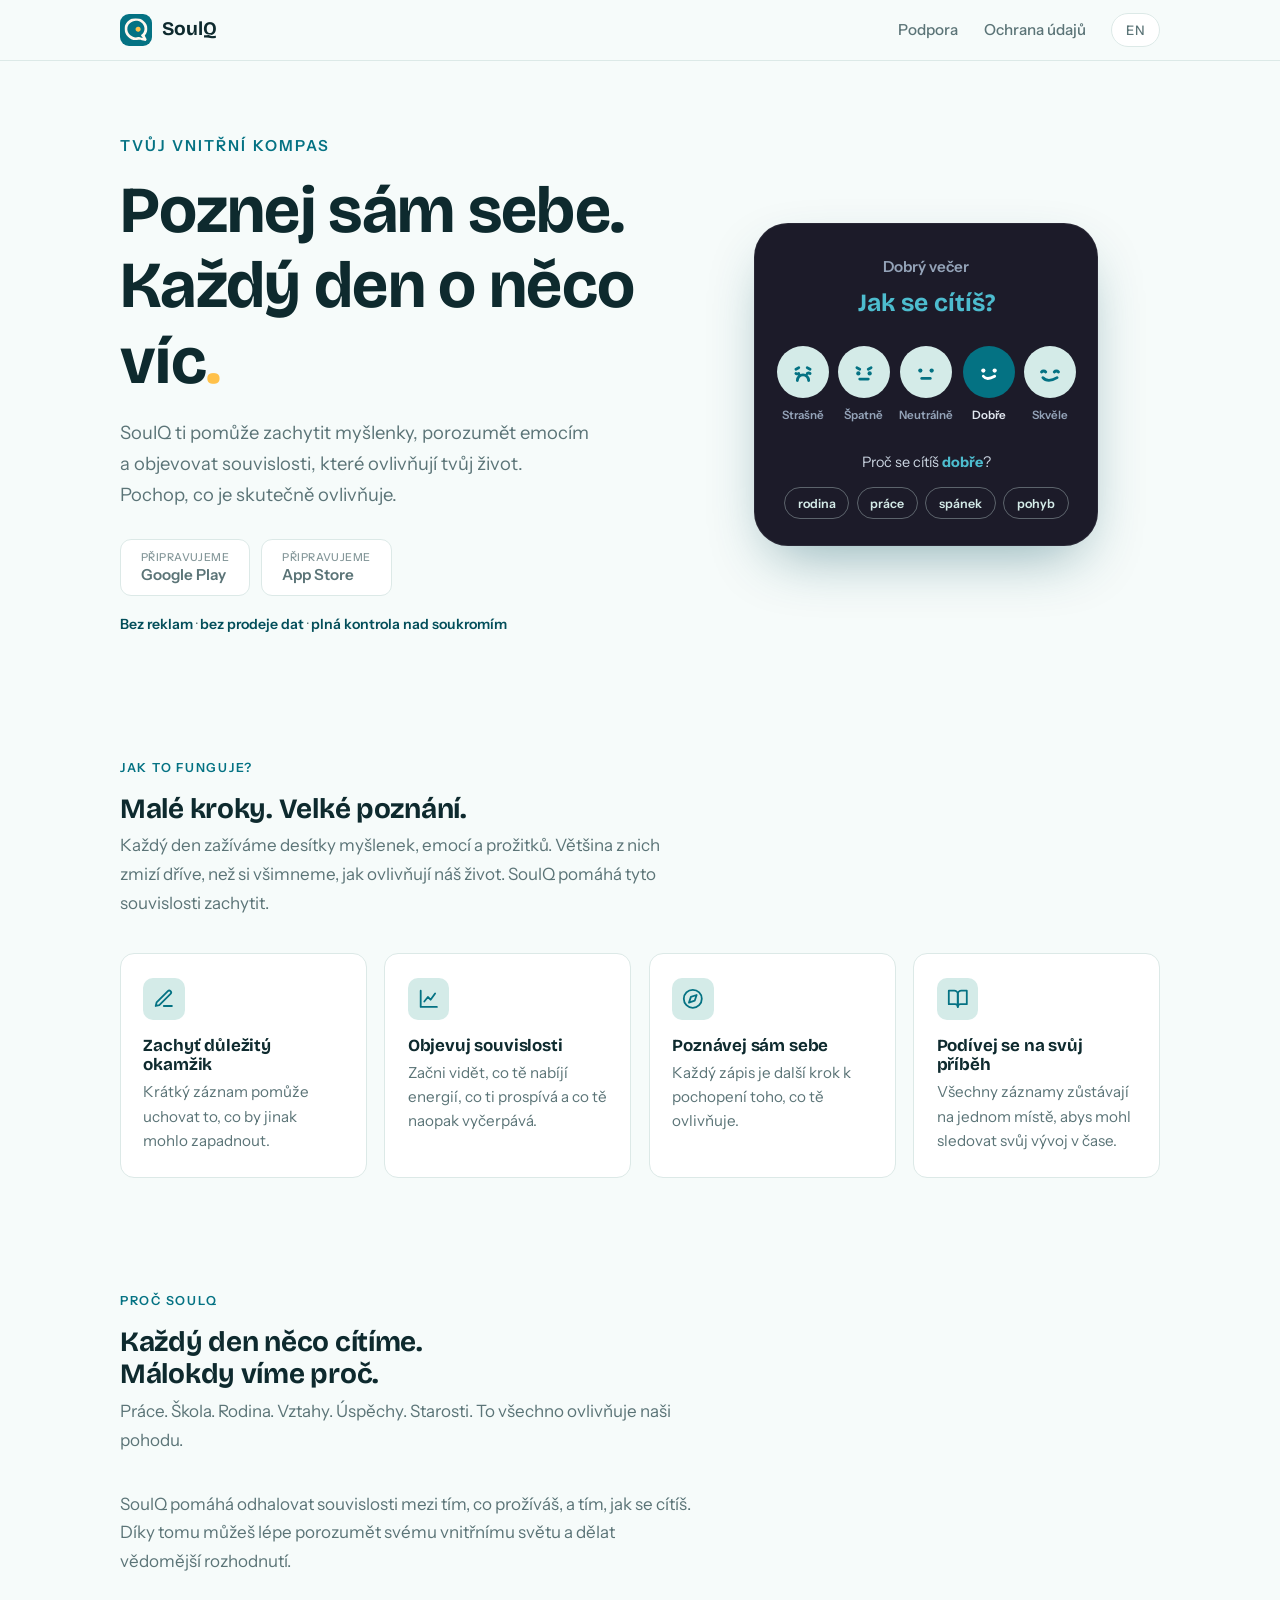
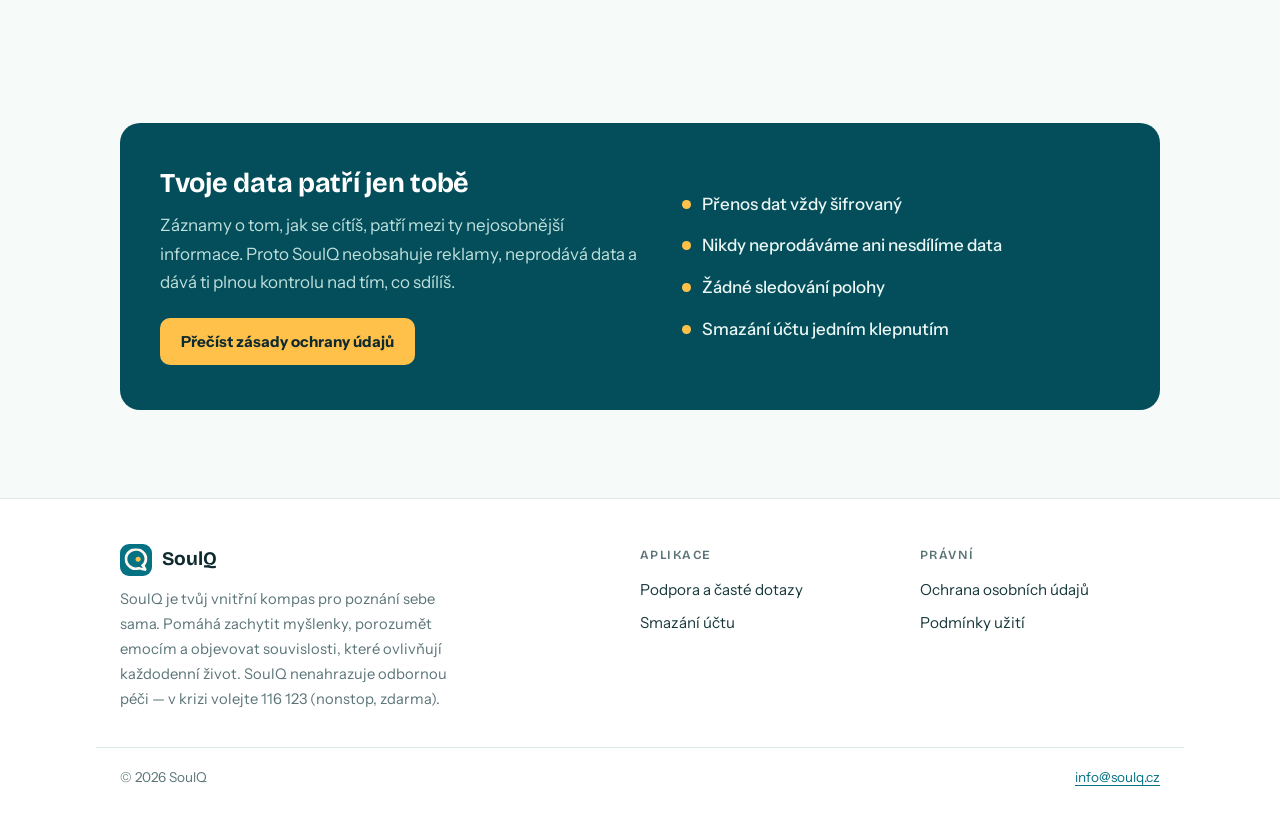
==== commit ff7e7a8a: "feat: finální textace od klienta — 'Jak to funguje', nové karty, Proč SoulQ, linka 155 - hero: sloga" ====
--- a/index.html
+++ b/index.html
@@ -27,13 +27,13 @@
     <section class="hero">
       <div>
         <p class="eyebrow">Tvůj vnitřní kompas</p>
-        <h1>Poznej sám sebe. Každý den o něco víc<span class="dot">.</span></h1>
-        <p class="lead">SoulQ ti pomůže zachytit myšlenky, porozumět emocím a objevovat souvislosti, které ovlivňují tvůj život.</p>
+        <h1>Poznej sám sebe.<br>Každý den o něco víc<span class="dot">.</span></h1>
+        <p class="lead">SoulQ ti pomůže zachytit myšlenky, porozumět emocím a objevovat souvislosti, které ovlivňují tvůj život.<br>Pochop, co je skutečně ovlivňuje.</p>
         <div class="store-badges">
           <span class="store-badge soon"><span><small>Připravujeme</small>Google&nbsp;Play</span></span>
           <span class="store-badge soon"><span><small>Připravujeme</small>App&nbsp;Store</span></span>
         </div>
-        <p class="trust-line"><b>Bez reklam</b> · <b>bez prodeje dat</b></p>
+        <p class="trust-line"><b>Bez reklam</b> · <b>bez prodeje dat</b> · <b>plná kontrola nad soukromím</b></p>
       </div>
 
       <div class="phone" id="checkin" aria-label="Ukázka denního záznamu v aplikaci SoulQ">
@@ -108,44 +108,46 @@
     </section>
 
     <section class="section">
-      <p class="eyebrow">Co SoulQ umí</p>
-      <h2>Malý rituál, hlubší porozumění</h2>
-      <p class="section-lead">Nemusíš psát dlouhé deníkové zápisy. Stačí pár vteřin denně a SoulQ začne odhalovat souvislosti, které by jinak zůstaly skryté.</p>
+      <p class="eyebrow">Jak to funguje?</p>
+      <h2>Malé kroky. Velké poznání.</h2>
+      <p class="section-lead">Každý den zažíváme desítky myšlenek, emocí a prožitků. Většina z nich zmizí dříve, než si všimneme, jak ovlivňují náš život. SoulQ pomáhá tyto souvislosti zachytit.</p>
       <div class="features">
         <div class="feature">
           <span class="icon">
             <svg viewBox="0 0 24 24" fill="none" stroke="currentColor" stroke-width="2" stroke-linecap="round" stroke-linejoin="round" aria-hidden="true"><path d="M12 20h9"/><path d="M16.5 3.5a2.1 2.1 0 0 1 3 3L7 19l-4 1 1-4Z"/></svg>
           </span>
-          <h3>Záznam za pár vteřin</h3>
-          <p>Vybereš náladu, přidáš důvod nebo poznámku a máš hotovo. Každý záznam je dalším krokem k lepšímu porozumění sobě.</p>
+          <h3>Zachyť důležitý okamžik</h3>
+          <p>Krátký záznam pomůže uchovat to, co by jinak mohlo zapadnout.</p>
         </div>
         <div class="feature">
           <span class="icon">
             <svg viewBox="0 0 24 24" fill="none" stroke="currentColor" stroke-width="2" stroke-linecap="round" stroke-linejoin="round" aria-hidden="true"><path d="M3 3v18h18"/><path d="M7 15l4-5 3 3 5-7"/></svg>
           </span>
-          <h3>Objevuj své vzorce</h3>
-          <p>SoulQ ukáže vývoj v čase a pomůže odhalit situace, vztahy nebo návyky, které mají největší vliv na tvoji pohodu.</p>
-        </div>
-        <div class="feature">
-          <span class="icon">
-            <svg viewBox="0 0 24 24" fill="none" stroke="currentColor" stroke-width="2" stroke-linecap="round" stroke-linejoin="round" aria-hidden="true"><path d="M18 8a6 6 0 0 0-12 0c0 7-3 9-3 9h18s-3-2-3-9"/><path d="M13.7 21a2 2 0 0 1-3.4 0"/></svg>
-          </span>
-          <h3>Připomenutí podle tebe</h3>
-          <p>Jemná připomenutí ve chvíli, kterou si zvolíš. Žádný spam. Jen prostor zastavit se a věnovat chvíli sám sobě.</p>
-        </div>
-        <div class="feature">
-          <span class="icon">
-            <svg viewBox="0 0 24 24" fill="none" stroke="currentColor" stroke-width="2" stroke-linecap="round" stroke-linejoin="round" aria-hidden="true"><rect x="4" y="11" width="16" height="9" rx="2"/><path d="M8 11V7a4 4 0 0 1 8 0v4"/></svg>
-          </span>
-          <h3>Vždy s tebou</h3>
-          <p>Tvoje záznamy jsou bezpečně uložené a dostupné na všech zařízeních. Fungují online i offline.</p>
+          <h3>Objevuj souvislosti</h3>
+          <p>Začni vidět, co tě nabíjí energií, co ti prospívá a co tě naopak vyčerpává.</p>
+        </div>
+        <div class="feature">
+          <span class="icon">
+            <svg viewBox="0 0 24 24" fill="none" stroke="currentColor" stroke-width="2" stroke-linecap="round" stroke-linejoin="round" aria-hidden="true"><circle cx="12" cy="12" r="10"/><polygon points="16.24 7.76 14.12 14.12 7.76 16.24 9.88 9.88 16.24 7.76"/></svg>
+          </span>
+          <h3>Poznávej sám sebe</h3>
+          <p>Každý zápis je další krok k pochopení toho, co tě ovlivňuje.</p>
+        </div>
+        <div class="feature">
+          <span class="icon">
+            <svg viewBox="0 0 24 24" fill="none" stroke="currentColor" stroke-width="2" stroke-linecap="round" stroke-linejoin="round" aria-hidden="true"><path d="M2 3h6a4 4 0 0 1 4 4v14a3 3 0 0 0-3-3H2z"/><path d="M22 3h-6a4 4 0 0 0-4 4v14a3 3 0 0 1 3-3h7z"/></svg>
+          </span>
+          <h3>Podívej se na svůj příběh</h3>
+          <p>Všechny záznamy zůstávají na jednom místě, abys mohl sledovat svůj vývoj v čase.</p>
         </div>
       </div>
     </section>
 
     <section class="section">
-      <h2>Každý den něco cítíme. Málokdy víme proč.</h2>
-      <p class="section-lead">Práce. Škola. Rodina. Vztahy. Úspěchy i starosti. SoulQ pomáhá zachytit souvislosti mezi tím, co prožíváš, a tím, jak se cítíš. Díky tomu můžeš lépe rozumět svému vnitřnímu světu a dělat vědomější rozhodnutí.</p>
+      <p class="eyebrow">Proč SoulQ</p>
+      <h2>Každý den něco cítíme.<br>Málokdy víme proč.</h2>
+      <p class="section-lead">Práce. Škola. Rodina. Vztahy. Úspěchy. Starosti. To všechno ovlivňuje naši pohodu.</p>
+      <p class="section-lead">SoulQ pomáhá odhalovat souvislosti mezi tím, co prožíváš, a tím, jak se cítíš. Díky tomu můžeš lépe porozumět svému vnitřnímu světu a dělat vědomější rozhodnutí.</p>
     </section>
 
     <section class="section">
@@ -169,7 +171,7 @@
     <div class="inner">
       <div class="about">
         <a class="brand" href="index.html"><img src="assets/logo.svg" alt="">SoulQ</a>
-        <p>SoulQ je osobní prostor pro poznání sebe sama. Pomáhá zachytit myšlenky, porozumět emocím a objevovat souvislosti, které ovlivňují každodenní život. SoulQ nenahrazuje odbornou péči — v krizi volejte 116&nbsp;123 (nonstop, zdarma).</p>
+        <p>SoulQ je tvůj vnitřní kompas pro poznání sebe sama. Pomáhá zachytit myšlenky, porozumět emocím a objevovat souvislosti, které ovlivňují každodenní život. SoulQ nenahrazuje odbornou péči — v krizi volejte 116&nbsp;123 (nonstop, zdarma).</p>
       </div>
       <nav aria-label="Aplikace">
         <h3>Aplikace</h3>
--- a/assets/style.css
+++ b/assets/style.css
@@ -62,6 +62,10 @@
   margin: 0 0 0.9rem;
 }
 
+.hero .eyebrow {
+  font-size: 0.95rem;
+}
+
 /* ---------- Header ---------- */
 
 .site-header {
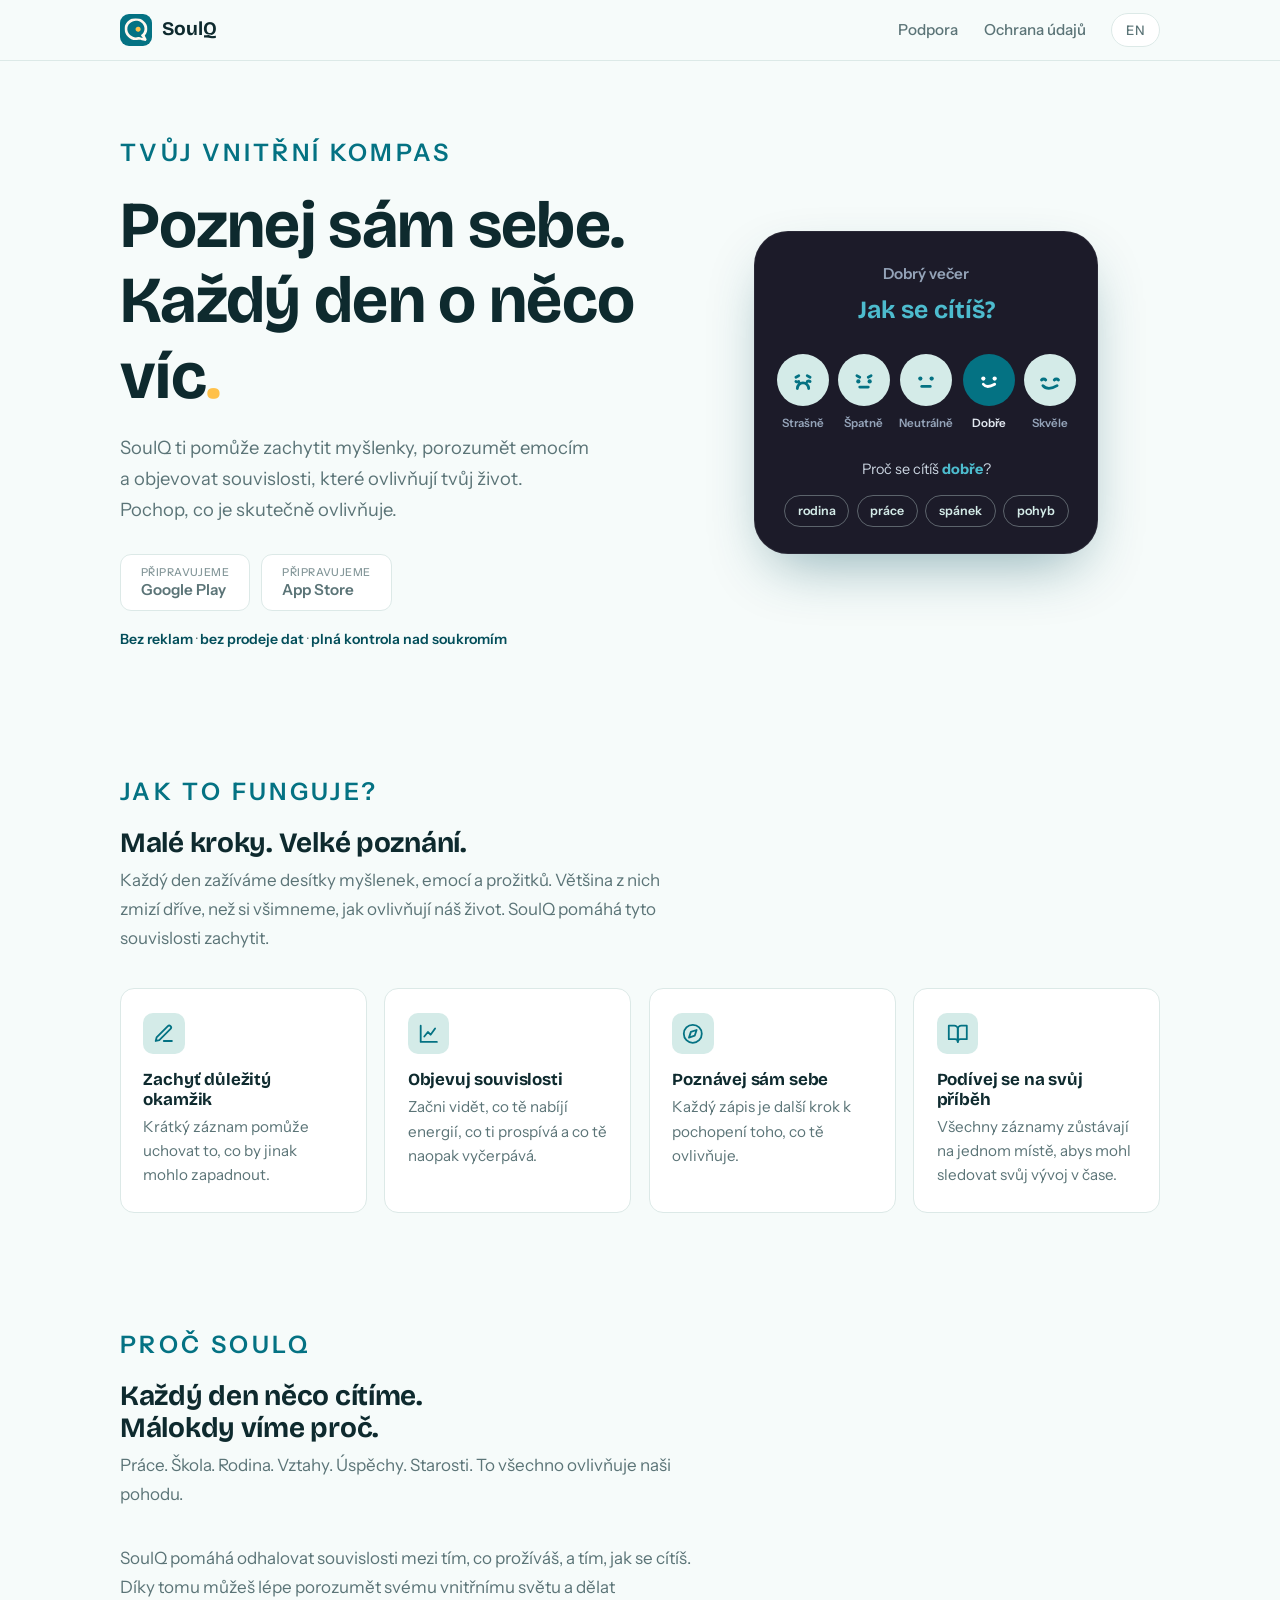
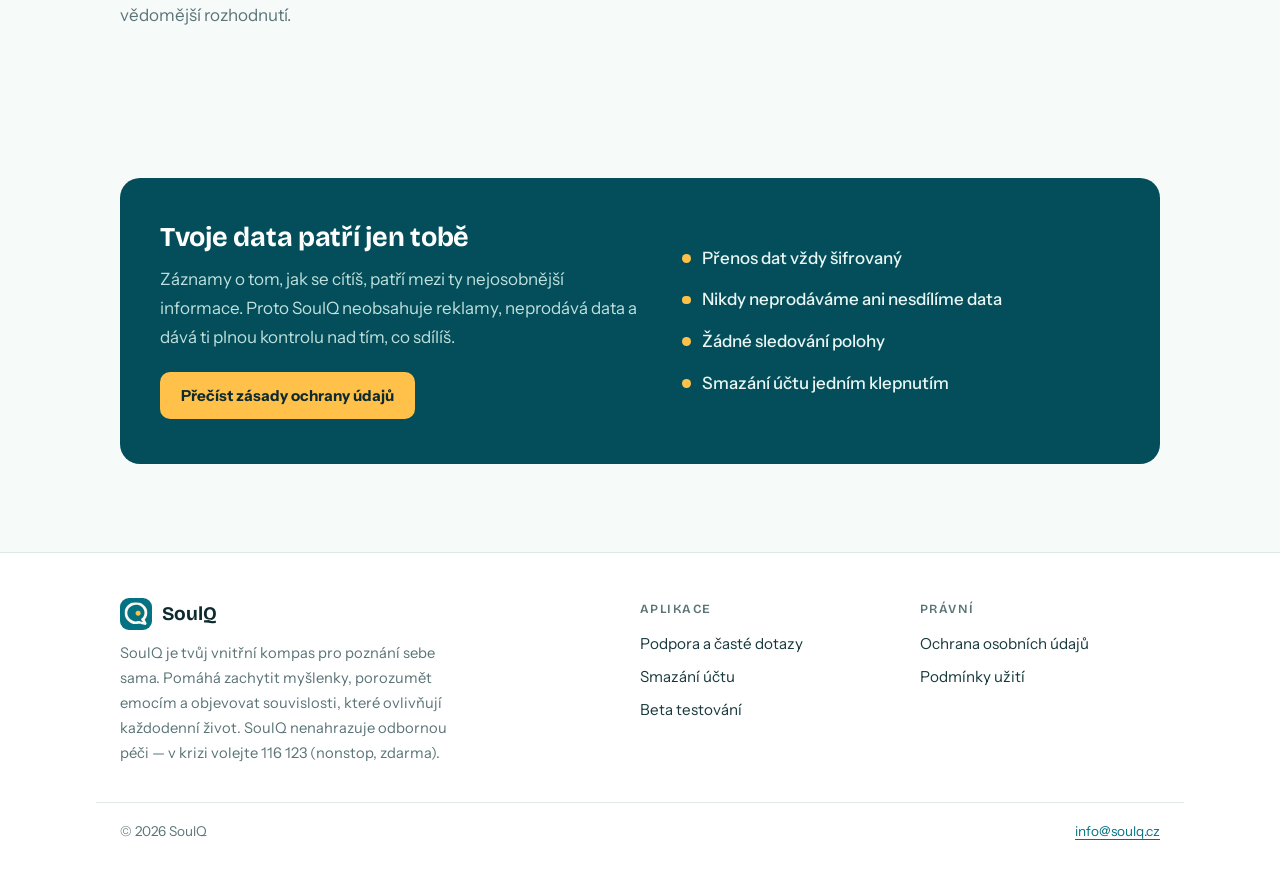
==== commit 59896570: "feat: formulář pro beta testery (beta.html) ve stylu webu Nová stránka beta.html: typ poznatku, plat" ====
--- a/index.html
+++ b/index.html
@@ -178,6 +178,7 @@
         <ul>
           <li><a href="support.html">Podpora a časté dotazy</a></li>
           <li><a href="delete-account.html">Smazání účtu</a></li>
+          <li><a href="beta.html">Beta testování</a></li>
         </ul>
       </nav>
       <nav aria-label="Právní informace">
--- a/assets/style.css
+++ b/assets/style.css
@@ -23,9 +23,13 @@
   --radius: 14px;
 }
 
-* { box-sizing: border-box; }
-
-html { scroll-behavior: smooth; }
+* {
+  box-sizing: border-box;
+}
+
+html {
+  scroll-behavior: smooth;
+}
 
 body {
   margin: 0;
@@ -37,8 +41,15 @@
   -webkit-font-smoothing: antialiased;
 }
 
-a { color: var(--teal); text-decoration-thickness: 1px; text-underline-offset: 3px; }
-a:hover { color: var(--teal-deep); }
+a {
+  color: var(--teal);
+  text-decoration-thickness: 1px;
+  text-underline-offset: 3px;
+}
+
+a:hover {
+  color: var(--teal-deep);
+}
 
 :focus-visible {
   outline: 2px solid var(--teal);
@@ -46,7 +57,9 @@
   border-radius: 3px;
 }
 
-h1, h2, h3 {
+h1,
+h2,
+h3 {
   font-family: var(--font-display);
   line-height: 1.15;
   color: var(--teal-ink);
@@ -54,7 +67,7 @@
 }
 
 .eyebrow {
-  font-size: 0.78rem;
+  font-size: 1.5rem;
   font-weight: 600;
   letter-spacing: 0.14em;
   text-transform: uppercase;
@@ -63,7 +76,7 @@
 }
 
 .hero .eyebrow {
-  font-size: 0.95rem;
+  font-size: 1.5rem;
 }
 
 /* ---------- Header ---------- */
@@ -119,7 +132,9 @@
   font-weight: 500;
 }
 
-.site-nav a:hover { color: var(--teal-deep); }
+.site-nav a:hover {
+  color: var(--teal-deep);
+}
 
 .lang-switch {
   font-size: 0.82rem;
@@ -134,10 +149,14 @@
   white-space: nowrap;
 }
 
-.lang-switch:hover { border-color: var(--teal); }
+.lang-switch:hover {
+  border-color: var(--teal);
+}
 
 @media (max-width: 640px) {
-  .site-nav .hide-sm { display: none; }
+  .site-nav .hide-sm {
+    display: none;
+  }
 }
 
 /* ---------- Hero (landing) ---------- */
@@ -158,8 +177,13 @@
   margin: 0 0 1.1rem;
 }
 
-.hero h1 .q { color: var(--teal); }
-.hero h1 .dot { color: var(--gold); }
+.hero h1 .q {
+  color: var(--teal);
+}
+
+.hero h1 .dot {
+  color: var(--gold);
+}
 
 .hero .lead {
   font-size: 1.15rem;
@@ -211,7 +235,10 @@
   margin: 0;
 }
 
-.trust-line b { color: var(--teal-deep); font-weight: 600; }
+.trust-line b {
+  color: var(--teal-deep);
+  font-weight: 600;
+}
 
 /* Phone card — the app's check-in moment */
 
@@ -276,7 +303,10 @@
   transition: background 0.22s ease, color 0.22s ease, transform 0.22s ease;
 }
 
-.mood svg { width: 34px; height: 34px; }
+.mood svg {
+  width: 34px;
+  height: 34px;
+}
 
 .mood .label {
   font-size: 0.72rem;
@@ -284,14 +314,18 @@
   color: #94a3b8;
 }
 
-.mood:hover .circle { transform: translateY(-3px); }
+.mood:hover .circle {
+  transform: translateY(-3px);
+}
 
 .mood[aria-pressed="true"] .circle {
   background: var(--teal);
   color: #fff;
 }
 
-.mood[aria-pressed="true"] .label { color: #e2e8f0; }
+.mood[aria-pressed="true"] .label {
+  color: #e2e8f0;
+}
 
 .phone .followup {
   color: #cbd5e1;
@@ -301,7 +335,9 @@
   min-height: 1.5em;
 }
 
-.phone .followup b { color: #4dbcce; }
+.phone .followup b {
+  color: #4dbcce;
+}
 
 .chips {
   display: flex;
@@ -326,8 +362,14 @@
     padding-top: 3rem;
     text-align: center;
   }
-  .hero .lead { margin-inline: auto; }
-  .store-badges { justify-content: center; }
+
+  .hero .lead {
+    margin-inline: auto;
+  }
+
+  .store-badges {
+    justify-content: center;
+  }
 }
 
 /* ---------- Sections (landing) ---------- */
@@ -338,12 +380,12 @@
   padding: 3.5rem 1.5rem;
 }
 
-.section > h2 {
+.section>h2 {
   font-size: 1.75rem;
   margin: 0 0 0.4rem;
 }
 
-.section > .section-lead {
+.section>.section-lead {
   color: var(--muted);
   max-width: 36rem;
   margin: 0 0 2.2rem;
@@ -373,7 +415,10 @@
   margin-bottom: 1rem;
 }
 
-.feature .icon svg { width: 1.35rem; height: 1.35rem; }
+.feature .icon svg {
+  width: 1.35rem;
+  height: 1.35rem;
+}
 
 .feature h3 {
   font-size: 1.06rem;
@@ -406,7 +451,10 @@
   margin: 0 0 0.7rem;
 }
 
-.privacy-band p { margin: 0 0 1.3rem; color: #bfe0dc; }
+.privacy-band p {
+  margin: 0 0 1.3rem;
+  color: #bfe0dc;
+}
 
 .privacy-band a.button {
   display: inline-block;
@@ -445,7 +493,10 @@
 }
 
 @media (max-width: 780px) {
-  .privacy-band { grid-template-columns: 1fr; padding: 2.2rem 1.6rem; }
+  .privacy-band {
+    grid-template-columns: 1fr;
+    padding: 2.2rem 1.6rem;
+  }
 }
 
 /* ---------- Document pages (legal, support) ---------- */
@@ -475,7 +526,10 @@
   margin: 0;
 }
 
-.doc-meta b { color: var(--text); font-weight: 600; }
+.doc-meta b {
+  color: var(--text);
+  font-weight: 600;
+}
 
 .doc-layout {
   max-width: var(--w-page);
@@ -527,7 +581,9 @@
   max-width: var(--w-prose);
 }
 
-.doc > p:first-child { margin-top: 0; }
+.doc>p:first-child {
+  margin-top: 0;
+}
 
 .doc h2 {
   font-size: 1.32rem;
@@ -541,8 +597,14 @@
   margin: 1.8rem 0 0.4rem;
 }
 
-.doc ul, .doc ol { padding-left: 1.35rem; }
-.doc li { margin: 0.35rem 0; }
+.doc ul,
+.doc ol {
+  padding-left: 1.35rem;
+}
+
+.doc li {
+  margin: 0.35rem 0;
+}
 
 .doc table {
   width: 100%;
@@ -555,7 +617,8 @@
   overflow: hidden;
 }
 
-.doc th, .doc td {
+.doc th,
+.doc td {
   text-align: left;
   padding: 0.7rem 0.85rem;
   vertical-align: top;
@@ -569,8 +632,14 @@
   letter-spacing: 0.02em;
 }
 
-.doc tbody tr + tr td, .doc tbody tr th { border-top: 1px solid var(--line); }
-.doc tbody tr:nth-child(even) { background: var(--paper); }
+.doc tbody tr+tr td,
+.doc tbody tr th {
+  border-top: 1px solid var(--line);
+}
+
+.doc tbody tr:nth-child(even) {
+  background: var(--paper);
+}
 
 .notice {
   background: var(--surface);
@@ -581,7 +650,9 @@
   margin: 1.6rem 0;
 }
 
-.notice p { margin: 0; }
+.notice p {
+  margin: 0;
+}
 
 .steps {
   counter-reset: step;
@@ -633,11 +704,19 @@
   font-weight: 600;
 }
 
-.contact-card p { margin: 0.4rem 0 0; color: var(--muted); font-size: 0.93rem; }
+.contact-card p {
+  margin: 0.4rem 0 0;
+  color: var(--muted);
+  font-size: 0.93rem;
+}
 
 /* FAQ */
 
-.faq { display: grid; gap: 0.65rem; margin: 1.4rem 0; }
+.faq {
+  display: grid;
+  gap: 0.65rem;
+  margin: 1.4rem 0;
+}
 
 .faq details {
   background: var(--surface);
@@ -657,7 +736,9 @@
   gap: 1rem;
 }
 
-.faq summary::-webkit-details-marker { display: none; }
+.faq summary::-webkit-details-marker {
+  display: none;
+}
 
 .faq summary::after {
   content: "+";
@@ -667,9 +748,14 @@
   color: var(--teal);
 }
 
-.faq details[open] summary::after { content: "–"; }
-
-.faq details p { margin: 0 0 1rem; color: var(--muted); }
+.faq details[open] summary::after {
+  content: "–";
+}
+
+.faq details p {
+  margin: 0 0 1rem;
+  color: var(--muted);
+}
 
 /* ---------- Footer ---------- */
 
@@ -713,8 +799,15 @@
   font-size: 0.95rem;
 }
 
-.site-footer nav a { color: var(--text); text-decoration: none; }
-.site-footer nav a:hover { color: var(--teal); text-decoration: underline; }
+.site-footer nav a {
+  color: var(--text);
+  text-decoration: none;
+}
+
+.site-footer nav a:hover {
+  color: var(--teal);
+  text-decoration: underline;
+}
 
 .site-footer .bottom {
   max-width: var(--w-page);
@@ -730,26 +823,403 @@
 }
 
 @media (max-width: 780px) {
-  .site-footer .inner { grid-template-columns: 1fr; gap: 1.8rem; }
-  .doc-layout { grid-template-columns: 1fr; gap: 0; }
-  .toc { display: none; }
+  .site-footer .inner {
+    grid-template-columns: 1fr;
+    gap: 1.8rem;
+  }
+
+  .doc-layout {
+    grid-template-columns: 1fr;
+    gap: 0;
+  }
+
+  .toc {
+    display: none;
+  }
 }
 
 /* ---------- Motion ---------- */
 
 @media (prefers-reduced-motion: no-preference) {
-  .hero > * {
+  .hero>* {
     animation: rise 0.6s ease-out both;
   }
-  .hero > *:nth-child(2) { animation-delay: 0.12s; }
+
+  .hero>*:nth-child(2) {
+    animation-delay: 0.12s;
+  }
 
   @keyframes rise {
-    from { opacity: 0; transform: translateY(14px); }
-    to { opacity: 1; transform: none; }
+    from {
+      opacity: 0;
+      transform: translateY(14px);
+    }
+
+    to {
+      opacity: 1;
+      transform: none;
+    }
   }
 }
 
 @media (prefers-reduced-motion: reduce) {
-  html { scroll-behavior: auto; }
-  .mood .circle { transition: none; }
-}
+  html {
+    scroll-behavior: auto;
+  }
+
+  .mood .circle {
+    transition: none;
+  }
+}
+
+/* ---------- Forms (beta feedback) ---------- */
+
+.form-card {
+  background: var(--surface);
+  border: 1px solid var(--line);
+  border-radius: calc(var(--radius) + 4px);
+  padding: 1.8rem 1.7rem 1.6rem;
+  margin: 1.4rem 0 2rem;
+}
+
+.form-grid {
+  display: grid;
+  grid-template-columns: 1fr 1fr;
+  gap: 1.15rem 1.2rem;
+}
+
+.field {
+  display: flex;
+  flex-direction: column;
+  gap: 0.4rem;
+  min-width: 0;
+}
+
+.field.full {
+  grid-column: 1 / -1;
+}
+
+.field>label,
+.field>.field-label {
+  font-size: 0.86rem;
+  font-weight: 600;
+  color: var(--teal-ink);
+}
+
+.field .optional {
+  font-weight: 500;
+  color: var(--muted);
+}
+
+.field .hint {
+  font-size: 0.82rem;
+  color: var(--muted);
+  margin: 0;
+  line-height: 1.5;
+}
+
+.field input:not([type="radio"]):not([type="checkbox"]),
+.field select,
+.field textarea {
+  width: 100%;
+  font: inherit;
+  font-size: 0.98rem;
+  color: var(--text);
+  background: var(--paper);
+  border: 1px solid var(--line);
+  border-radius: 10px;
+  padding: 0.7rem 0.9rem;
+  transition: border-color 0.15s ease, box-shadow 0.15s ease, background 0.15s ease;
+}
+
+.field textarea {
+  min-height: 8.5rem;
+  resize: vertical;
+  line-height: 1.55;
+}
+
+.field select {
+  appearance: none;
+  -webkit-appearance: none;
+  padding-right: 2.4rem;
+  background-image: url("data:image/svg+xml,%3Csvg xmlns='http://www.w3.org/2000/svg' width='16' height='16' viewBox='0 0 24 24' fill='none' stroke='%23047283' stroke-width='2.2' stroke-linecap='round' stroke-linejoin='round'%3E%3Cpath d='M6 9l6 6 6-6'/%3E%3C/svg%3E");
+  background-repeat: no-repeat;
+  background-position: right 0.85rem center;
+}
+
+.field input:focus,
+.field select:focus,
+.field textarea:focus {
+  outline: none;
+  border-color: var(--teal);
+  background: var(--surface);
+  box-shadow: 0 0 0 3px rgba(4, 114, 131, 0.14);
+}
+
+.field input[aria-invalid="true"],
+.field textarea[aria-invalid="true"] {
+  border-color: #c2410c;
+}
+
+/* Chips as radios */
+
+.chip-group {
+  display: flex;
+  flex-wrap: wrap;
+  gap: 0.5rem;
+}
+
+.choice {
+  position: relative;
+  cursor: pointer;
+}
+
+.choice input {
+  position: absolute;
+  opacity: 0;
+  width: 1px;
+  height: 1px;
+  margin: 0;
+}
+
+.choice span {
+  display: inline-flex;
+  align-items: center;
+  gap: 0.45rem;
+  font-size: 0.9rem;
+  font-weight: 600;
+  color: var(--teal-deep);
+  background: var(--paper);
+  border: 1px solid var(--line);
+  border-radius: 999px;
+  padding: 0.42rem 0.95rem;
+  transition: background 0.15s ease, border-color 0.15s ease, color 0.15s ease;
+}
+
+.choice span::before {
+  content: "";
+  width: 0.5rem;
+  height: 0.5rem;
+  border-radius: 50%;
+  background: var(--mint);
+  border: 1px solid rgba(4, 114, 131, 0.35);
+}
+
+.choice:hover span {
+  border-color: var(--teal);
+}
+
+.choice input:checked+span {
+  background: var(--teal);
+  border-color: var(--teal);
+  color: #fff;
+}
+
+.choice input:checked+span::before {
+  background: var(--gold);
+  border-color: var(--gold);
+}
+
+.choice input:focus-visible+span {
+  outline: 2px solid var(--teal);
+  outline-offset: 3px;
+}
+
+/* Rating — the app's check-in faces */
+
+.rating {
+  background: var(--app-dark);
+  border-radius: 20px;
+  padding: 1.1rem 1rem 0.95rem;
+}
+
+.rating .moods {
+  max-width: 24rem;
+  margin: 0 auto;
+}
+
+.rating .mood .label {
+  font-size: 0.7rem;
+}
+
+.rating .mood .circle {
+  width: 46px;
+  height: 46px;
+}
+
+.rating .mood svg {
+  width: 30px;
+  height: 30px;
+}
+
+/* Submit row */
+
+.form-actions {
+  display: flex;
+  flex-wrap: wrap;
+  align-items: center;
+  gap: 1rem 1.4rem;
+  margin-top: 1.6rem;
+  padding-top: 1.3rem;
+  border-top: 1px solid var(--line);
+}
+
+.button-primary {
+  display: inline-flex;
+  align-items: center;
+  gap: 0.55rem;
+  font: inherit;
+  font-weight: 700;
+  font-size: 0.98rem;
+  color: var(--teal-ink);
+  background: var(--gold);
+  border: none;
+  border-radius: 10px;
+  padding: 0.78rem 1.5rem;
+  cursor: pointer;
+  transition: transform 0.15s ease, box-shadow 0.15s ease, opacity 0.15s ease;
+  box-shadow: 0 8px 20px -10px rgba(255, 193, 74, 0.9);
+}
+
+.button-primary:hover:not(:disabled) {
+  transform: translateY(-1px);
+  box-shadow: 0 12px 24px -10px rgba(255, 193, 74, 0.95);
+}
+
+.button-primary:disabled {
+  opacity: 0.6;
+  cursor: progress;
+  transform: none;
+}
+
+.form-actions .privacy-note {
+  font-size: 0.82rem;
+  color: var(--muted);
+  margin: 0;
+  flex: 1 1 16rem;
+}
+
+.spinner {
+  width: 0.95rem;
+  height: 0.95rem;
+  border: 2px solid currentColor;
+  border-right-color: transparent;
+  border-radius: 50%;
+  animation: spin 0.7s linear infinite;
+}
+
+@keyframes spin {
+  to {
+    transform: rotate(360deg);
+  }
+}
+
+.form-alert {
+  border-radius: 10px;
+  padding: 0.85rem 1.1rem;
+  font-size: 0.93rem;
+  line-height: 1.5;
+  margin: 0 0 1.2rem;
+}
+
+.form-alert.error {
+  background: #fff1ec;
+  color: #9a3412;
+  border: 1px solid #fed7c3;
+}
+
+.hidden {
+  display: none !important;
+}
+
+/* Success state */
+
+.success-card {
+  background: var(--teal-deep);
+  color: #eaf6f4;
+  border-radius: calc(var(--radius) + 6px);
+  padding: 2.4rem 2.2rem;
+  margin: 1.4rem 0 2rem;
+  text-align: center;
+}
+
+.success-card .mark {
+  width: 3.4rem;
+  height: 3.4rem;
+  margin: 0 auto 1rem;
+  border-radius: 50%;
+  background: var(--gold);
+  color: var(--teal-ink);
+  display: grid;
+  place-items: center;
+}
+
+.success-card .mark svg {
+  width: 1.7rem;
+  height: 1.7rem;
+}
+
+.success-card h2 {
+  color: #fff;
+  font-size: 1.5rem;
+  margin: 0 0 0.5rem;
+}
+
+.success-card p {
+  color: #bfe0dc;
+  margin: 0 0 1.4rem;
+}
+
+.success-card .button-secondary {
+  display: inline-block;
+  font: inherit;
+  font-weight: 600;
+  font-size: 0.93rem;
+  color: #fff;
+  background: transparent;
+  border: 1px solid rgba(255, 255, 255, 0.45);
+  border-radius: 10px;
+  padding: 0.6rem 1.2rem;
+  cursor: pointer;
+}
+
+.success-card .button-secondary:hover {
+  border-color: #fff;
+}
+
+/* Tips list on the beta page */
+
+.tips {
+  list-style: none;
+  margin: 1rem 0 0;
+  padding: 0;
+  display: grid;
+  gap: 0.6rem;
+}
+
+.tips li {
+  display: flex;
+  gap: 0.75rem;
+  align-items: baseline;
+  color: var(--text);
+}
+
+.tips li::before {
+  content: "";
+  flex: none;
+  width: 0.5rem;
+  height: 0.5rem;
+  border-radius: 50%;
+  background: var(--gold);
+  transform: translateY(-2px);
+}
+
+@media (max-width: 640px) {
+  .form-grid {
+    grid-template-columns: 1fr;
+  }
+
+  .form-card {
+    padding: 1.4rem 1.1rem 1.3rem;
+  }
+}
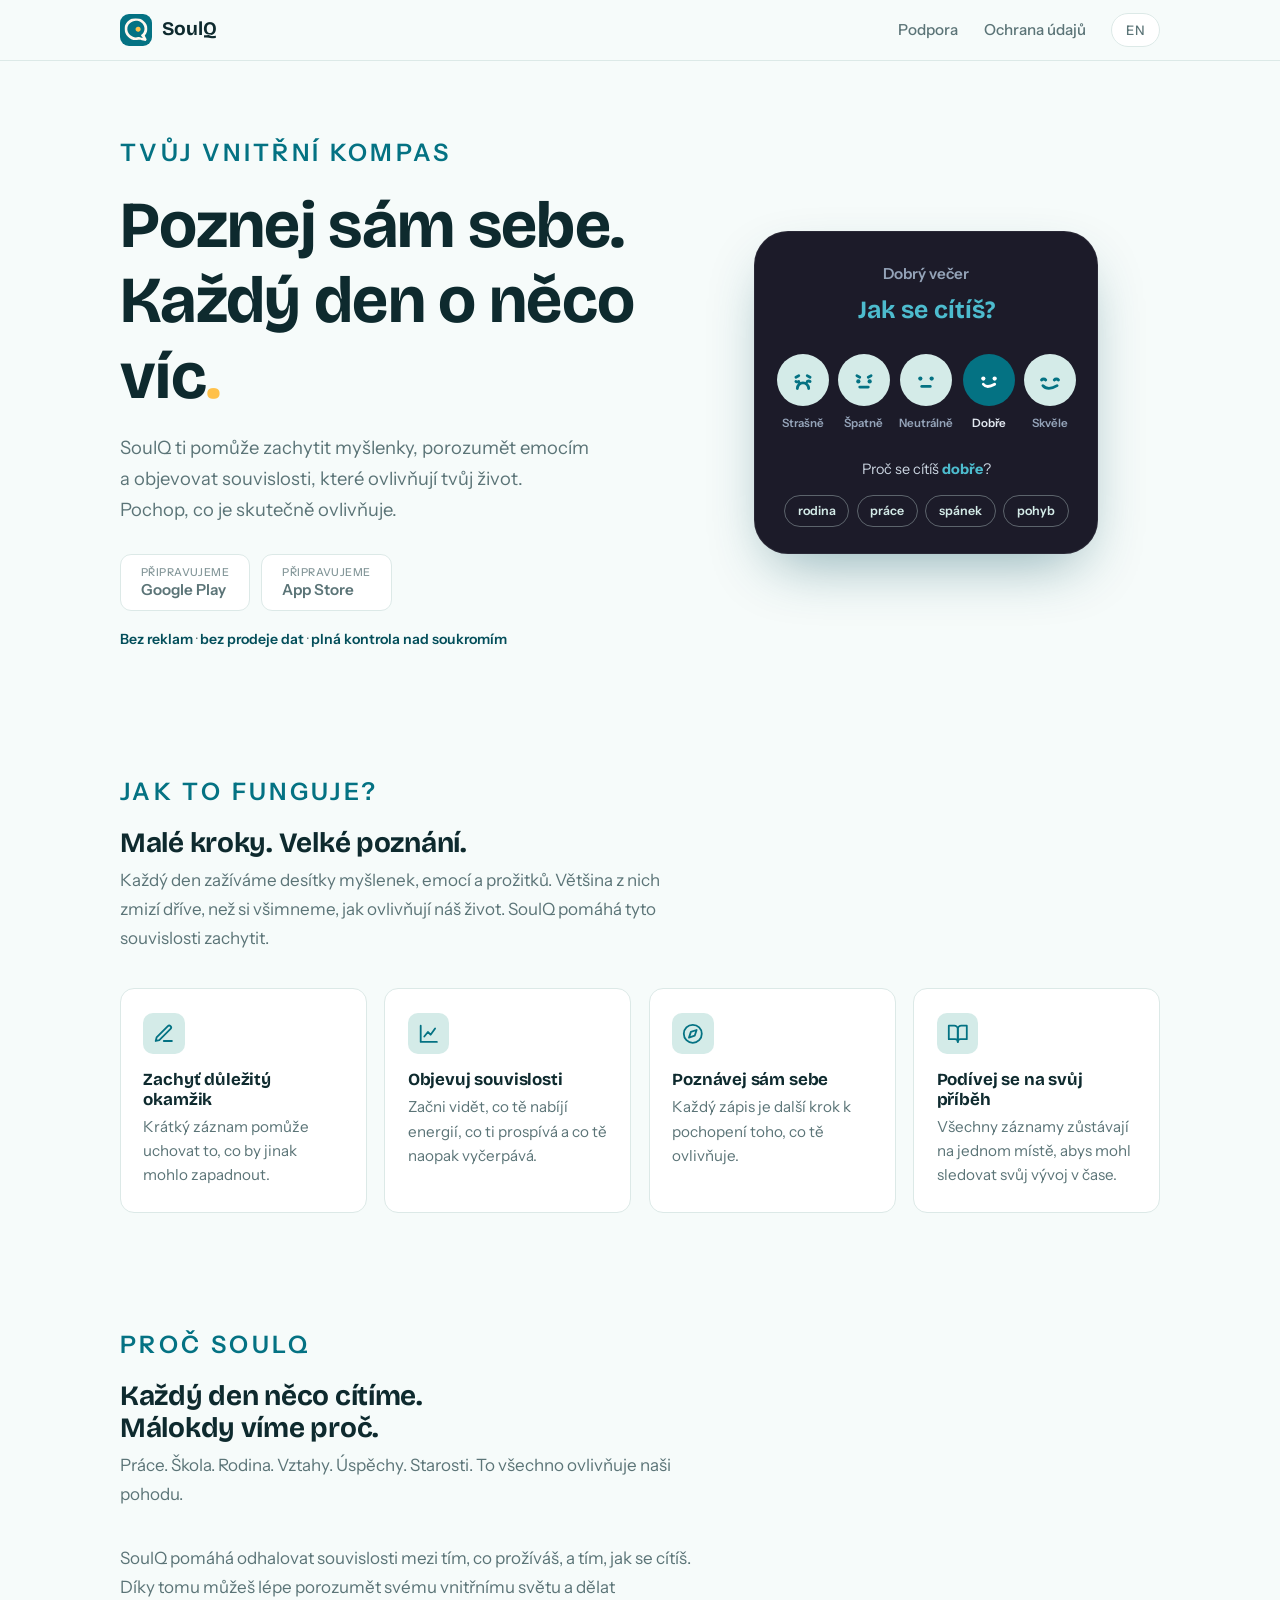
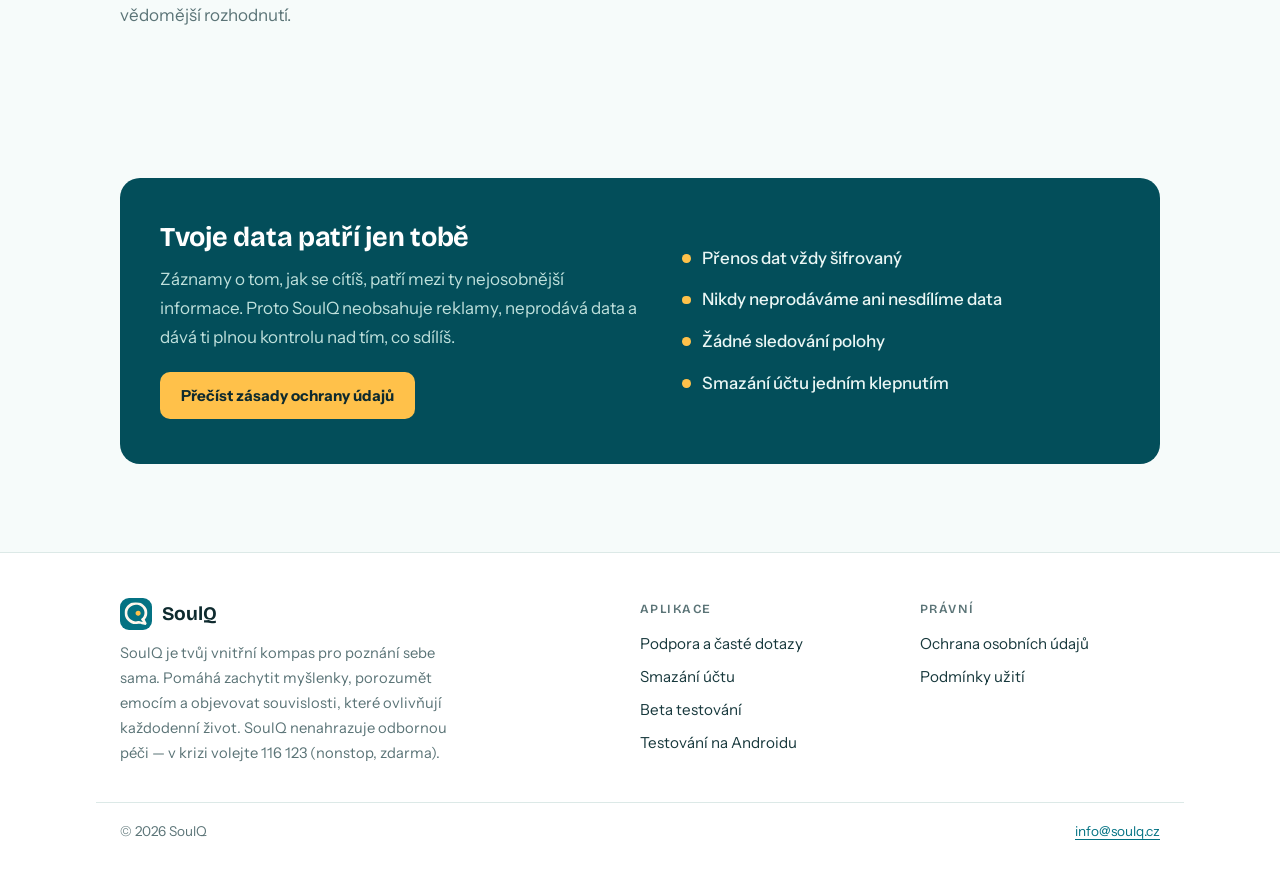
==== commit a729e394: "feat: návod pro testery na Androidu (android.html) ve stylu webu Webová verze uvítacího e-mailu pro " ====
--- a/index.html
+++ b/index.html
@@ -179,6 +179,7 @@
           <li><a href="support.html">Podpora a časté dotazy</a></li>
           <li><a href="delete-account.html">Smazání účtu</a></li>
           <li><a href="beta.html">Beta testování</a></li>
+          <li><a href="android.html">Testování na Androidu</a></li>
         </ul>
       </nav>
       <nav aria-label="Právní informace">
--- a/assets/style.css
+++ b/assets/style.css
@@ -1222,4 +1222,105 @@
   .form-card {
     padding: 1.4rem 1.1rem 1.3rem;
   }
-}+}
+/* ---------- Guide pages (Android testing) ---------- */
+
+.pullquote {
+  background: var(--surface);
+  border: 1px solid var(--line);
+  border-left: 4px solid var(--teal);
+  border-radius: 10px;
+  padding: 1.1rem 1.3rem;
+  margin: 1.6rem 0;
+}
+
+.pullquote p {
+  margin: 0;
+  color: var(--muted);
+}
+
+.pullquote p b {
+  color: var(--text);
+}
+
+.pullquote .title {
+  font-family: var(--font-display);
+  font-size: 1.2rem;
+  font-weight: 700;
+  line-height: 1.3;
+  color: var(--teal);
+  margin: 0 0 0.3rem;
+}
+
+.step-card {
+  background: var(--surface);
+  border: 1px solid var(--line);
+  border-radius: calc(var(--radius) + 4px);
+  padding: 1.7rem 1.7rem 1.6rem;
+  margin: 2rem 0;
+  scroll-margin-top: 5rem;
+}
+
+.step-card h2 {
+  margin: 0 0 0.4rem;
+  padding-top: 0;
+}
+
+.step-card p {
+  margin: 0 0 1.2rem;
+  color: var(--muted);
+}
+
+.step-card .step-label {
+  font-size: 0.75rem;
+  font-weight: 600;
+  letter-spacing: 0.12em;
+  text-transform: uppercase;
+  color: var(--teal);
+  margin: 0 0 0.5rem;
+}
+
+.step-card .step-hint {
+  font-size: 0.86rem;
+  line-height: 1.55;
+  margin: 1.1rem 0 0;
+  overflow-wrap: anywhere;
+}
+
+a.button-primary {
+  text-decoration: none;
+}
+
+a.button-primary:hover {
+  color: var(--teal-ink);
+}
+
+.button-outline {
+  display: inline-flex;
+  align-items: center;
+  font-weight: 700;
+  font-size: 0.98rem;
+  color: var(--teal);
+  text-decoration: none;
+  background: var(--surface);
+  border: 2px solid var(--teal);
+  border-radius: 10px;
+  padding: 0.66rem 1.4rem;
+  transition: background 0.15s ease, color 0.15s ease;
+}
+
+.button-outline:hover {
+  background: var(--teal);
+  color: #fff;
+}
+
+.closing-line {
+  font-weight: 700;
+  color: var(--teal);
+}
+
+@media (max-width: 640px) {
+  .step-card {
+    padding: 1.4rem 1.1rem 1.3rem;
+  }
+}
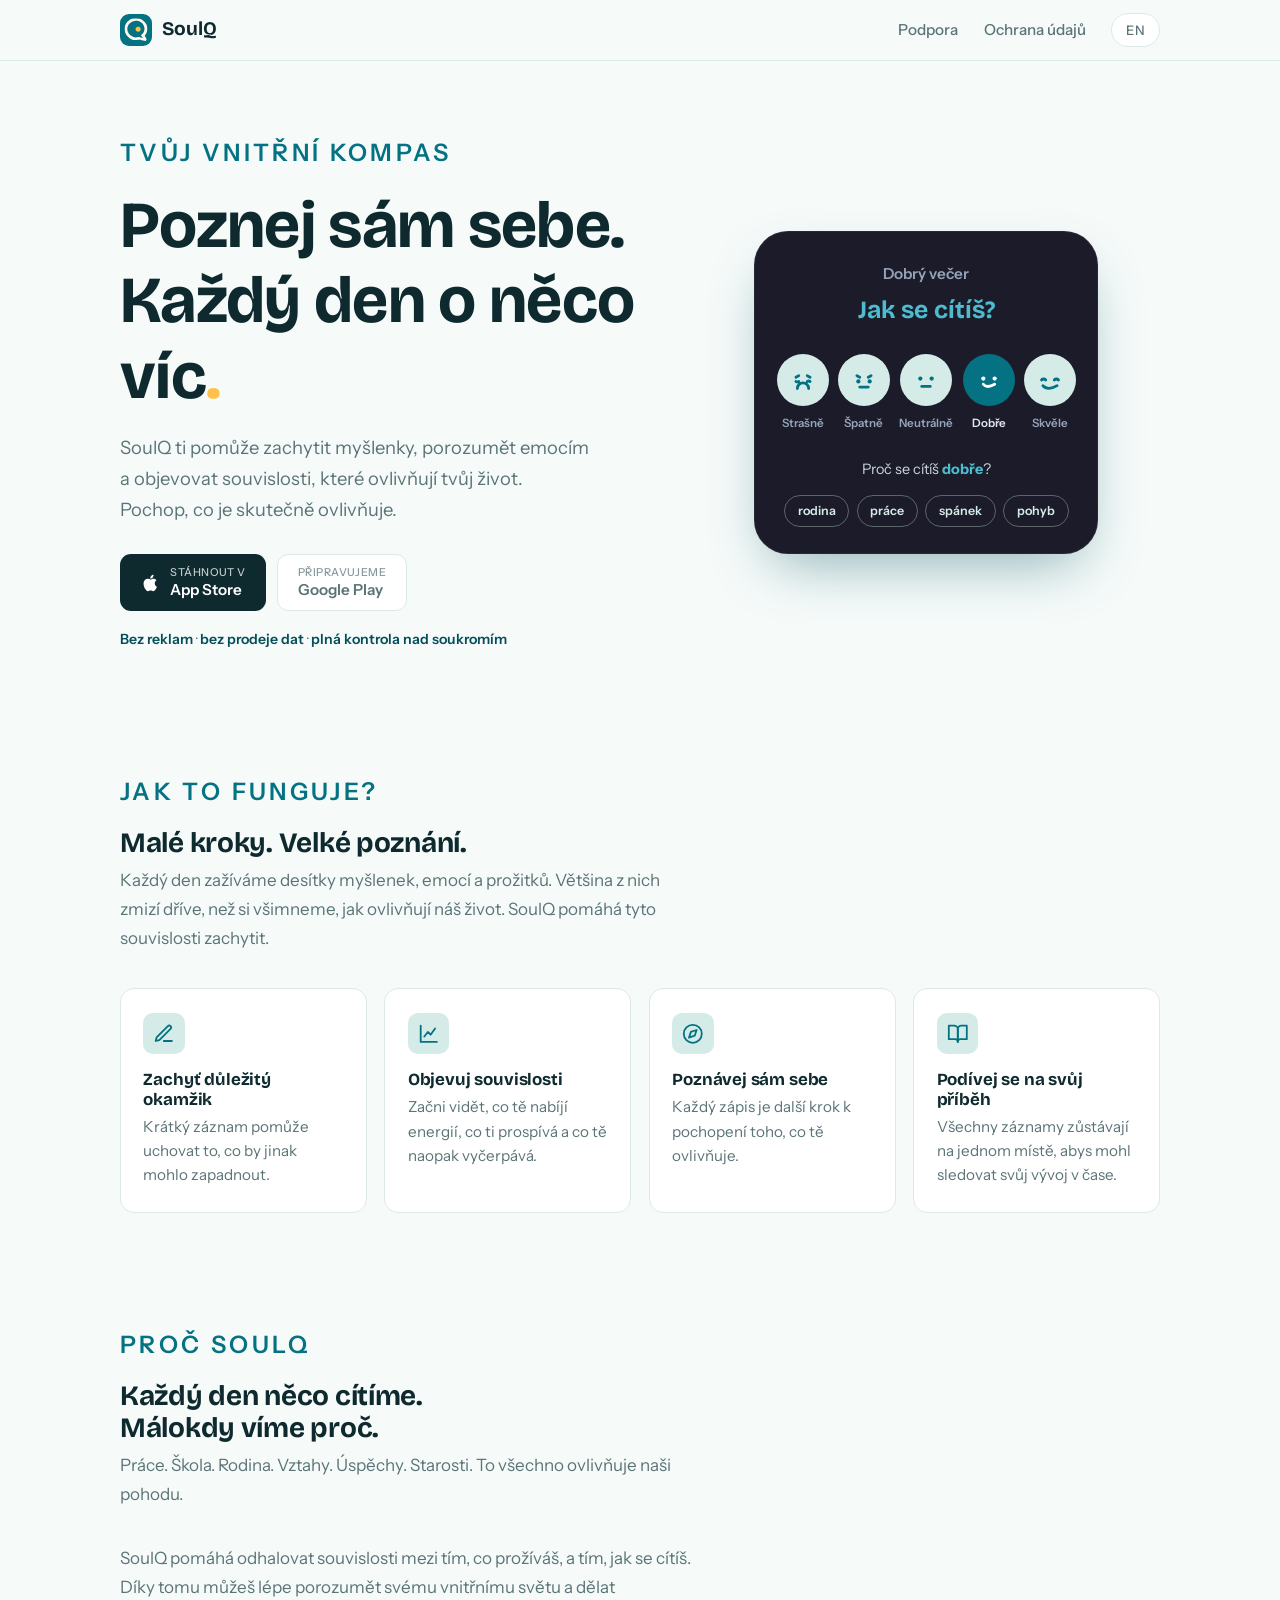
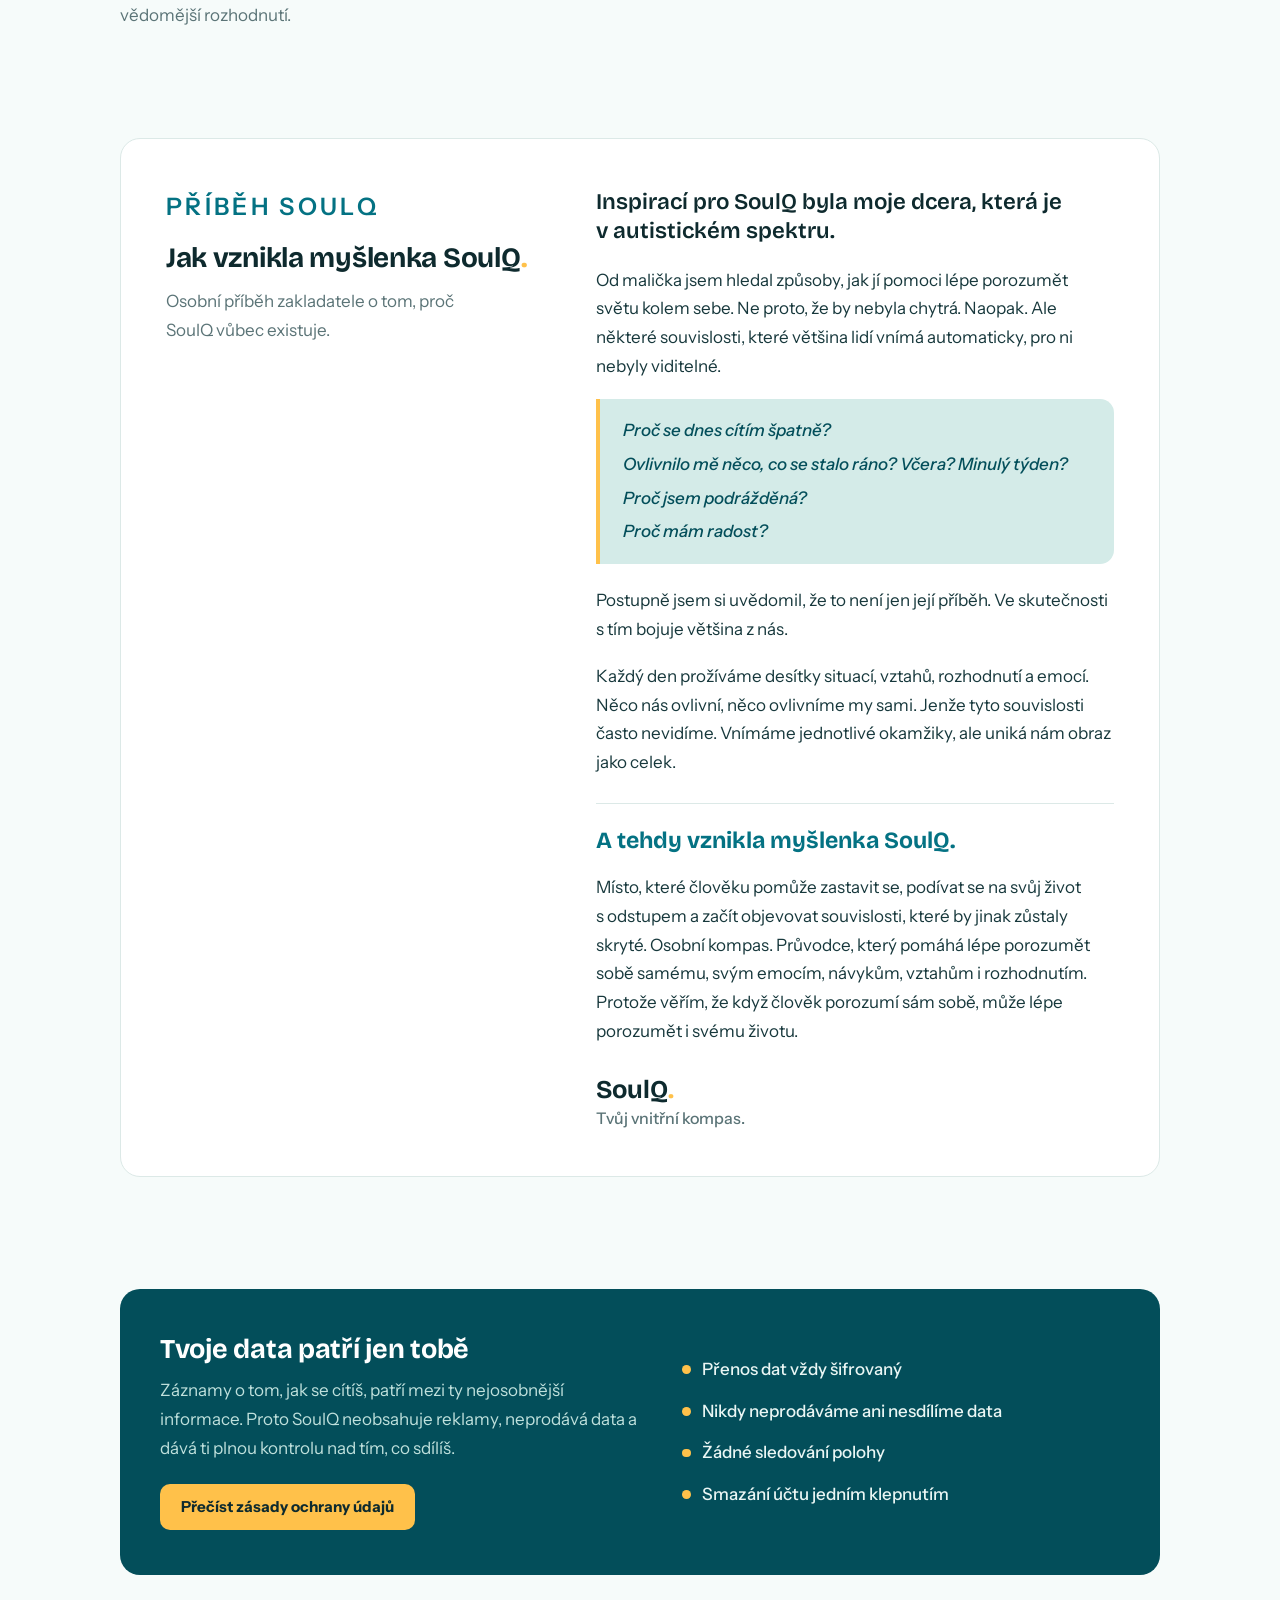
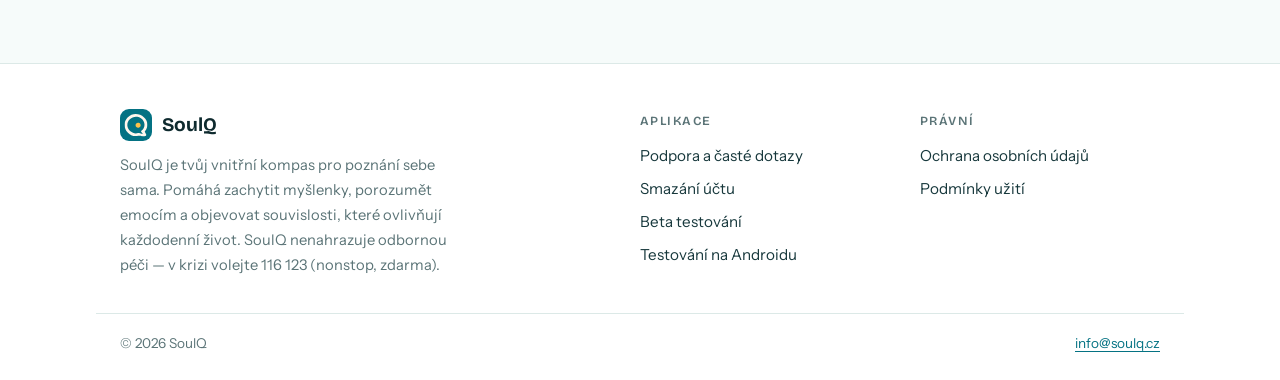
==== commit 25185890: "ADD - příběh + download from apple" ====
--- a/index.html
+++ b/index.html
@@ -1,16 +1,21 @@
 <!DOCTYPE html>
 <html lang="cs">
+
 <head>
   <meta charset="UTF-8">
   <meta name="viewport" content="width=device-width, initial-scale=1.0">
   <title>SoulQ — tvůj vnitřní kompas</title>
-  <meta name="description" content="SoulQ ti pomůže zachytit myšlenky, porozumět emocím a objevovat souvislosti, které ovlivňují tvůj život.">
+  <meta name="description"
+    content="SoulQ ti pomůže zachytit myšlenky, porozumět emocím a objevovat souvislosti, které ovlivňují tvůj život.">
   <link rel="icon" href="assets/logo.svg" type="image/svg+xml">
   <link rel="preconnect" href="https://fonts.googleapis.com">
   <link rel="preconnect" href="https://fonts.gstatic.com" crossorigin>
-  <link href="https://fonts.googleapis.com/css2?family=Bricolage+Grotesque:wght@600;700&family=Instrument+Sans:ital,wght@0,400;0,500;0,600;0,700;1,400&display=swap" rel="stylesheet">
+  <link
+    href="https://fonts.googleapis.com/css2?family=Bricolage+Grotesque:wght@600;700&family=Instrument+Sans:ital,wght@0,400;0,500;0,600;0,700;1,400&display=swap"
+    rel="stylesheet">
   <link rel="stylesheet" href="assets/style.css">
 </head>
+
 <body>
   <header class="site-header">
     <div class="inner">
@@ -28,10 +33,16 @@
       <div>
         <p class="eyebrow">Tvůj vnitřní kompas</p>
         <h1>Poznej sám sebe.<br>Každý den o něco víc<span class="dot">.</span></h1>
-        <p class="lead">SoulQ ti pomůže zachytit myšlenky, porozumět emocím a objevovat souvislosti, které ovlivňují tvůj život.<br>Pochop, co je skutečně ovlivňuje.</p>
+        <p class="lead">SoulQ ti pomůže zachytit myšlenky, porozumět emocím a objevovat souvislosti, které ovlivňují
+          tvůj život.<br>Pochop, co je skutečně ovlivňuje.</p>
         <div class="store-badges">
+          <a class="store-badge" href="https://apps.apple.com/cz/app/6790915603" target="_blank" rel="noopener"
+            aria-label="Stáhnout SoulQ v App Store"><svg class="badge-icon" viewBox="0 0 24 24" fill="currentColor"
+              aria-hidden="true">
+              <path
+                d="M16.37 12.73c-.02-2.3 1.88-3.4 1.96-3.45-1.07-1.56-2.73-1.78-3.32-1.8-1.41-.14-2.76.83-3.48.83-.72 0-1.83-.81-3-.79-1.55.02-2.97.9-3.77 2.28-1.61 2.79-.41 6.92 1.16 9.18.77 1.11 1.68 2.35 2.88 2.31 1.16-.05 1.59-.75 2.99-.75 1.4 0 1.79.75 3.01.72 1.24-.02 2.03-1.13 2.79-2.24.88-1.29 1.24-2.53 1.26-2.6-.03-.01-2.42-.93-2.48-3.69zM14.09 6c.64-.77 1.07-1.85.95-2.92-.92.04-2.03.61-2.69 1.38-.59.68-1.11 1.78-.97 2.83 1.03.08 2.07-.52 2.71-1.29z" />
+            </svg><span><small>Stáhnout v</small>App&nbsp;Store</span></a>
           <span class="store-badge soon"><span><small>Připravujeme</small>Google&nbsp;Play</span></span>
-          <span class="store-badge soon"><span><small>Připravujeme</small>App&nbsp;Store</span></span>
         </div>
         <p class="trust-line"><b>Bez reklam</b> · <b>bez prodeje dat</b> · <b>plná kontrola nad soukromím</b></p>
       </div>
@@ -43,8 +54,9 @@
           <li>
             <button type="button" class="mood" data-mood="strašně" aria-pressed="false">
               <span class="circle">
-                <svg viewBox="0 0 24 24" fill="none" stroke="currentColor" stroke-width="2" stroke-linecap="round" stroke-linejoin="round" aria-hidden="true">
-                  <path d="M7 10l2 -1M17 10l-2 -1M7 13a2 2 0 0 0 2 0M17 13a2 2 0 0 0 -2 0M8 18a4 4 0 0 1 8 0"/>
+                <svg viewBox="0 0 24 24" fill="none" stroke="currentColor" stroke-width="2" stroke-linecap="round"
+                  stroke-linejoin="round" aria-hidden="true">
+                  <path d="M7 10l2 -1M17 10l-2 -1M7 13a2 2 0 0 0 2 0M17 13a2 2 0 0 0 -2 0M8 18a4 4 0 0 1 8 0" />
                 </svg>
               </span>
               <span class="label">Strašně</span>
@@ -53,10 +65,11 @@
           <li>
             <button type="button" class="mood" data-mood="špatně" aria-pressed="false">
               <span class="circle">
-                <svg viewBox="0 0 24 24" fill="none" stroke="currentColor" stroke-width="2" stroke-linecap="round" stroke-linejoin="round" aria-hidden="true">
-                  <path d="M7 9l2 1M17 9l-2 1M9 17h6"/>
-                  <circle cx="8" cy="13" r="1.5" fill="currentColor" stroke="none"/>
-                  <circle cx="16" cy="13" r="1.5" fill="currentColor" stroke="none"/>
+                <svg viewBox="0 0 24 24" fill="none" stroke="currentColor" stroke-width="2" stroke-linecap="round"
+                  stroke-linejoin="round" aria-hidden="true">
+                  <path d="M7 9l2 1M17 9l-2 1M9 17h6" />
+                  <circle cx="8" cy="13" r="1.5" fill="currentColor" stroke="none" />
+                  <circle cx="16" cy="13" r="1.5" fill="currentColor" stroke="none" />
                 </svg>
               </span>
               <span class="label">Špatně</span>
@@ -65,10 +78,11 @@
           <li>
             <button type="button" class="mood" data-mood="neutrálně" aria-pressed="false">
               <span class="circle">
-                <svg viewBox="0 0 24 24" fill="none" stroke="currentColor" stroke-width="2" stroke-linecap="round" stroke-linejoin="round" aria-hidden="true">
-                  <path d="M9 16.5h6"/>
-                  <circle cx="8" cy="11" r="1.5" fill="currentColor" stroke="none"/>
-                  <circle cx="16" cy="11" r="1.5" fill="currentColor" stroke="none"/>
+                <svg viewBox="0 0 24 24" fill="none" stroke="currentColor" stroke-width="2" stroke-linecap="round"
+                  stroke-linejoin="round" aria-hidden="true">
+                  <path d="M9 16.5h6" />
+                  <circle cx="8" cy="11" r="1.5" fill="currentColor" stroke="none" />
+                  <circle cx="16" cy="11" r="1.5" fill="currentColor" stroke="none" />
                 </svg>
               </span>
               <span class="label">Neutrálně</span>
@@ -77,10 +91,11 @@
           <li>
             <button type="button" class="mood" data-mood="dobře" aria-pressed="true">
               <span class="circle">
-                <svg viewBox="0 0 24 24" fill="none" stroke="currentColor" stroke-width="2" stroke-linecap="round" stroke-linejoin="round" aria-hidden="true">
-                  <path d="M8 15c1.5 2 4.5 2 8 0"/>
-                  <circle cx="8" cy="11" r="1.5" fill="currentColor" stroke="none"/>
-                  <circle cx="16" cy="11" r="1.5" fill="currentColor" stroke="none"/>
+                <svg viewBox="0 0 24 24" fill="none" stroke="currentColor" stroke-width="2" stroke-linecap="round"
+                  stroke-linejoin="round" aria-hidden="true">
+                  <path d="M8 15c1.5 2 4.5 2 8 0" />
+                  <circle cx="8" cy="11" r="1.5" fill="currentColor" stroke="none" />
+                  <circle cx="16" cy="11" r="1.5" fill="currentColor" stroke="none" />
                 </svg>
               </span>
               <span class="label">Dobře</span>
@@ -89,8 +104,9 @@
           <li>
             <button type="button" class="mood" data-mood="skvěle" aria-pressed="false">
               <span class="circle">
-                <svg viewBox="0 0 24 24" fill="none" stroke="currentColor" stroke-width="2" stroke-linecap="round" stroke-linejoin="round" aria-hidden="true">
-                  <path d="M6 12a2 2 0 0 1 3 0M15 12a2 2 0 0 1 3 0M7 16c2 2.5 6 2.5 10 0"/>
+                <svg viewBox="0 0 24 24" fill="none" stroke="currentColor" stroke-width="2" stroke-linecap="round"
+                  stroke-linejoin="round" aria-hidden="true">
+                  <path d="M6 12a2 2 0 0 1 3 0M15 12a2 2 0 0 1 3 0M7 16c2 2.5 6 2.5 10 0" />
                 </svg>
               </span>
               <span class="label">Skvěle</span>
@@ -110,32 +126,49 @@
     <section class="section">
       <p class="eyebrow">Jak to funguje?</p>
       <h2>Malé kroky. Velké poznání.</h2>
-      <p class="section-lead">Každý den zažíváme desítky myšlenek, emocí a prožitků. Většina z nich zmizí dříve, než si všimneme, jak ovlivňují náš život. SoulQ pomáhá tyto souvislosti zachytit.</p>
+      <p class="section-lead">Každý den zažíváme desítky myšlenek, emocí a prožitků. Většina z nich zmizí dříve, než si
+        všimneme, jak ovlivňují náš život. SoulQ pomáhá tyto souvislosti zachytit.</p>
       <div class="features">
         <div class="feature">
           <span class="icon">
-            <svg viewBox="0 0 24 24" fill="none" stroke="currentColor" stroke-width="2" stroke-linecap="round" stroke-linejoin="round" aria-hidden="true"><path d="M12 20h9"/><path d="M16.5 3.5a2.1 2.1 0 0 1 3 3L7 19l-4 1 1-4Z"/></svg>
+            <svg viewBox="0 0 24 24" fill="none" stroke="currentColor" stroke-width="2" stroke-linecap="round"
+              stroke-linejoin="round" aria-hidden="true">
+              <path d="M12 20h9" />
+              <path d="M16.5 3.5a2.1 2.1 0 0 1 3 3L7 19l-4 1 1-4Z" />
+            </svg>
           </span>
           <h3>Zachyť důležitý okamžik</h3>
           <p>Krátký záznam pomůže uchovat to, co by jinak mohlo zapadnout.</p>
         </div>
         <div class="feature">
           <span class="icon">
-            <svg viewBox="0 0 24 24" fill="none" stroke="currentColor" stroke-width="2" stroke-linecap="round" stroke-linejoin="round" aria-hidden="true"><path d="M3 3v18h18"/><path d="M7 15l4-5 3 3 5-7"/></svg>
+            <svg viewBox="0 0 24 24" fill="none" stroke="currentColor" stroke-width="2" stroke-linecap="round"
+              stroke-linejoin="round" aria-hidden="true">
+              <path d="M3 3v18h18" />
+              <path d="M7 15l4-5 3 3 5-7" />
+            </svg>
           </span>
           <h3>Objevuj souvislosti</h3>
           <p>Začni vidět, co tě nabíjí energií, co ti prospívá a co tě naopak vyčerpává.</p>
         </div>
         <div class="feature">
           <span class="icon">
-            <svg viewBox="0 0 24 24" fill="none" stroke="currentColor" stroke-width="2" stroke-linecap="round" stroke-linejoin="round" aria-hidden="true"><circle cx="12" cy="12" r="10"/><polygon points="16.24 7.76 14.12 14.12 7.76 16.24 9.88 9.88 16.24 7.76"/></svg>
+            <svg viewBox="0 0 24 24" fill="none" stroke="currentColor" stroke-width="2" stroke-linecap="round"
+              stroke-linejoin="round" aria-hidden="true">
+              <circle cx="12" cy="12" r="10" />
+              <polygon points="16.24 7.76 14.12 14.12 7.76 16.24 9.88 9.88 16.24 7.76" />
+            </svg>
           </span>
           <h3>Poznávej sám sebe</h3>
           <p>Každý zápis je další krok k pochopení toho, co tě ovlivňuje.</p>
         </div>
         <div class="feature">
           <span class="icon">
-            <svg viewBox="0 0 24 24" fill="none" stroke="currentColor" stroke-width="2" stroke-linecap="round" stroke-linejoin="round" aria-hidden="true"><path d="M2 3h6a4 4 0 0 1 4 4v14a3 3 0 0 0-3-3H2z"/><path d="M22 3h-6a4 4 0 0 0-4 4v14a3 3 0 0 1 3-3h7z"/></svg>
+            <svg viewBox="0 0 24 24" fill="none" stroke="currentColor" stroke-width="2" stroke-linecap="round"
+              stroke-linejoin="round" aria-hidden="true">
+              <path d="M2 3h6a4 4 0 0 1 4 4v14a3 3 0 0 0-3-3H2z" />
+              <path d="M22 3h-6a4 4 0 0 0-4 4v14a3 3 0 0 1 3-3h7z" />
+            </svg>
           </span>
           <h3>Podívej se na svůj příběh</h3>
           <p>Všechny záznamy zůstávají na jednom místě, abys mohl sledovat svůj vývoj v čase.</p>
@@ -147,14 +180,47 @@
       <p class="eyebrow">Proč SoulQ</p>
       <h2>Každý den něco cítíme.<br>Málokdy víme proč.</h2>
       <p class="section-lead">Práce. Škola. Rodina. Vztahy. Úspěchy. Starosti. To všechno ovlivňuje naši pohodu.</p>
-      <p class="section-lead">SoulQ pomáhá odhalovat souvislosti mezi tím, co prožíváš, a tím, jak se cítíš. Díky tomu můžeš lépe porozumět svému vnitřnímu světu a dělat vědomější rozhodnutí.</p>
+      <p class="section-lead">SoulQ pomáhá odhalovat souvislosti mezi tím, co prožíváš, a tím, jak se cítíš. Díky tomu
+        můžeš lépe porozumět svému vnitřnímu světu a dělat vědomější rozhodnutí.</p>
+    </section>
+
+    <section class="section story" id="pribeh">
+      <div class="story-card">
+        <div class="story-aside">
+          <p class="eyebrow">Příběh SoulQ</p>
+          <h2>Jak vznikla myšlenka SoulQ<span class="dot">.</span></h2>
+          <p class="story-note">Osobní příběh zakladatele o tom, proč SoulQ vůbec existuje.</p>
+        </div>
+        <div class="story-body">
+          <p class="story-opening">Inspirací pro SoulQ byla moje dcera, která je v&nbsp;autistickém spektru.</p>
+          <p>Od malička jsem hledal způsoby, jak jí pomoci lépe porozumět světu kolem sebe. Ne proto, že by nebyla
+            chytrá. Naopak. Ale některé souvislosti, které většina lidí vnímá automaticky, pro ni nebyly viditelné.</p>
+          <ul class="story-questions">
+            <li>Proč se dnes cítím špatně?</li>
+            <li>Ovlivnilo mě něco, co se stalo ráno? Včera? Minulý týden?</li>
+            <li>Proč jsem podrážděná?</li>
+            <li>Proč mám radost?</li>
+          </ul>
+          <p>Postupně jsem si uvědomil, že to není jen její příběh. Ve skutečnosti s&nbsp;tím bojuje většina z&nbsp;nás.
+          </p>
+          <p>Každý den prožíváme desítky situací, vztahů, rozhodnutí a emocí. Něco nás ovlivní, něco ovlivníme my sami.
+            Jenže tyto souvislosti často nevidíme. Vnímáme jednotlivé okamžiky, ale uniká nám obraz jako celek.</p>
+          <p class="story-turn">A tehdy vznikla myšlenka SoulQ.</p>
+          <p>Místo, které člověku pomůže zastavit se, podívat se na svůj život s&nbsp;odstupem a začít objevovat
+            souvislosti, které by jinak zůstaly skryté. Osobní kompas. Průvodce, který pomáhá lépe porozumět sobě
+            samému, svým emocím, návykům, vztahům i rozhodnutím. Protože věřím, že když člověk porozumí sám sobě, může
+            lépe porozumět i svému životu.</p>
+          <p class="story-signature">SoulQ<span class="dot">.</span><small>Tvůj vnitřní kompas.</small></p>
+        </div>
+      </div>
     </section>
 
     <section class="section">
       <div class="privacy-band">
         <div>
           <h2>Tvoje data patří jen tobě</h2>
-          <p>Záznamy o tom, jak se cítíš, patří mezi ty nejosobnější informace. Proto SoulQ neobsahuje reklamy, neprodává data a dává ti plnou kontrolu nad tím, co sdílíš.</p>
+          <p>Záznamy o tom, jak se cítíš, patří mezi ty nejosobnější informace. Proto SoulQ neobsahuje reklamy,
+            neprodává data a dává ti plnou kontrolu nad tím, co sdílíš.</p>
           <a class="button" href="privacy.html">Přečíst zásady ochrany údajů</a>
         </div>
         <ul>
@@ -171,7 +237,9 @@
     <div class="inner">
       <div class="about">
         <a class="brand" href="index.html"><img src="assets/logo.svg" alt="">SoulQ</a>
-        <p>SoulQ je tvůj vnitřní kompas pro poznání sebe sama. Pomáhá zachytit myšlenky, porozumět emocím a objevovat souvislosti, které ovlivňují každodenní život. SoulQ nenahrazuje odbornou péči — v krizi volejte 116&nbsp;123 (nonstop, zdarma).</p>
+        <p>SoulQ je tvůj vnitřní kompas pro poznání sebe sama. Pomáhá zachytit myšlenky, porozumět emocím a objevovat
+          souvislosti, které ovlivňují každodenní život. SoulQ nenahrazuje odbornou péči — v krizi volejte 116&nbsp;123
+          (nonstop, zdarma).</p>
       </div>
       <nav aria-label="Aplikace">
         <h3>Aplikace</h3>
@@ -210,4 +278,5 @@
     })();
   </script>
 </body>
-</html>
+
+</html>
--- a/assets/style.css
+++ b/assets/style.css
@@ -222,6 +222,23 @@
   text-transform: uppercase;
 }
 
+a.store-badge {
+  transition: background-color 0.15s ease, transform 0.15s ease;
+}
+
+a.store-badge:hover,
+a.store-badge:focus-visible {
+  background: var(--teal-deep);
+  color: #fff;
+  transform: translateY(-1px);
+}
+
+.store-badge .badge-icon {
+  width: 1.35rem;
+  height: 1.35rem;
+  flex: none;
+}
+
 .store-badge.soon {
   background: var(--surface);
   color: var(--muted);
@@ -496,6 +513,120 @@
   .privacy-band {
     grid-template-columns: 1fr;
     padding: 2.2rem 1.6rem;
+  }
+}
+
+/* ---------- Story (landing) ---------- */
+
+.story {
+  padding-top: 1rem;
+}
+
+.story-card {
+  background: var(--surface);
+  border: 1px solid var(--line);
+  border-radius: calc(var(--radius) + 6px);
+  padding: 3rem 2.8rem;
+  display: grid;
+  grid-template-columns: 0.85fr 1.15fr;
+  gap: 3rem;
+  align-items: start;
+}
+
+.story-aside {
+  position: sticky;
+  top: 5.5rem;
+}
+
+.story-aside h2 {
+  font-size: 1.75rem;
+  margin: 0 0 0.8rem;
+}
+
+.story-aside .dot,
+.story-signature .dot {
+  color: var(--gold);
+}
+
+.story-note {
+  color: var(--muted);
+  max-width: 20rem;
+  margin: 0;
+}
+
+.story-body {
+  max-width: 36rem;
+}
+
+.story-body p {
+  margin: 0 0 1.1rem;
+}
+
+.story-body .story-opening {
+  font-family: var(--font-display);
+  font-weight: 600;
+  font-size: 1.4rem;
+  line-height: 1.3;
+  color: var(--teal-ink);
+  margin-bottom: 1.3rem;
+}
+
+.story-questions {
+  list-style: none;
+  margin: 0.2rem 0 1.4rem;
+  padding: 1.1rem 1.4rem;
+  background: var(--mint);
+  border-left: 4px solid var(--gold);
+  border-radius: 0 var(--radius) var(--radius) 0;
+  display: grid;
+  gap: 0.3rem;
+  font-style: italic;
+  font-weight: 500;
+  color: var(--teal-deep);
+}
+
+.story-body .story-turn {
+  font-family: var(--font-display);
+  font-weight: 700;
+  font-size: 1.45rem;
+  line-height: 1.25;
+  color: var(--teal);
+  margin: 1.6rem 0 1.1rem;
+  padding-top: 1.4rem;
+  border-top: 1px solid var(--line);
+}
+
+.story-body .story-signature {
+  font-family: var(--font-display);
+  font-weight: 700;
+  font-size: 1.6rem;
+  line-height: 1.2;
+  color: var(--teal-ink);
+  margin: 1.8rem 0 0;
+}
+
+.story-signature small {
+  display: block;
+  font-family: var(--font-body);
+  font-weight: 500;
+  font-size: 1rem;
+  color: var(--muted);
+  margin-top: 0.2rem;
+}
+
+@media (max-width: 860px) {
+  .story-card {
+    grid-template-columns: 1fr;
+    gap: 1.6rem;
+    padding: 2.2rem 1.6rem;
+  }
+
+  .story-aside {
+    position: static;
+  }
+
+  .story-body {
+    max-width: none;
   }
 }
 
@@ -1298,6 +1429,8 @@
 .button-outline {
   display: inline-flex;
   align-items: center;
+  gap: 0.55rem;
+  line-height: 1.35;
   font-weight: 700;
   font-size: 0.98rem;
   color: var(--teal);
@@ -1314,13 +1447,43 @@
   color: #fff;
 }
 
+.button-outline svg {
+  flex: none;
+  width: 1.15rem;
+  height: 1.15rem;
+}
+
+.download-card {
+  background: var(--mint);
+  border-radius: calc(var(--radius) + 4px);
+  padding: 1.6rem 1.7rem 1.4rem;
+  margin: 2rem 0;
+  scroll-margin-top: 5rem;
+}
+
+.download-card h2 {
+  margin: 0 0 0.4rem;
+  padding-top: 0;
+}
+
+.download-card p {
+  margin: 0 0 1.2rem;
+  color: var(--teal-deep);
+}
+
+.download-card .file-meta {
+  font-size: 0.82rem;
+  margin: 0.85rem 0 0;
+}
+
 .closing-line {
   font-weight: 700;
   color: var(--teal);
 }
 
 @media (max-width: 640px) {
-  .step-card {
+  .step-card,
+  .download-card {
     padding: 1.4rem 1.1rem 1.3rem;
   }
 }
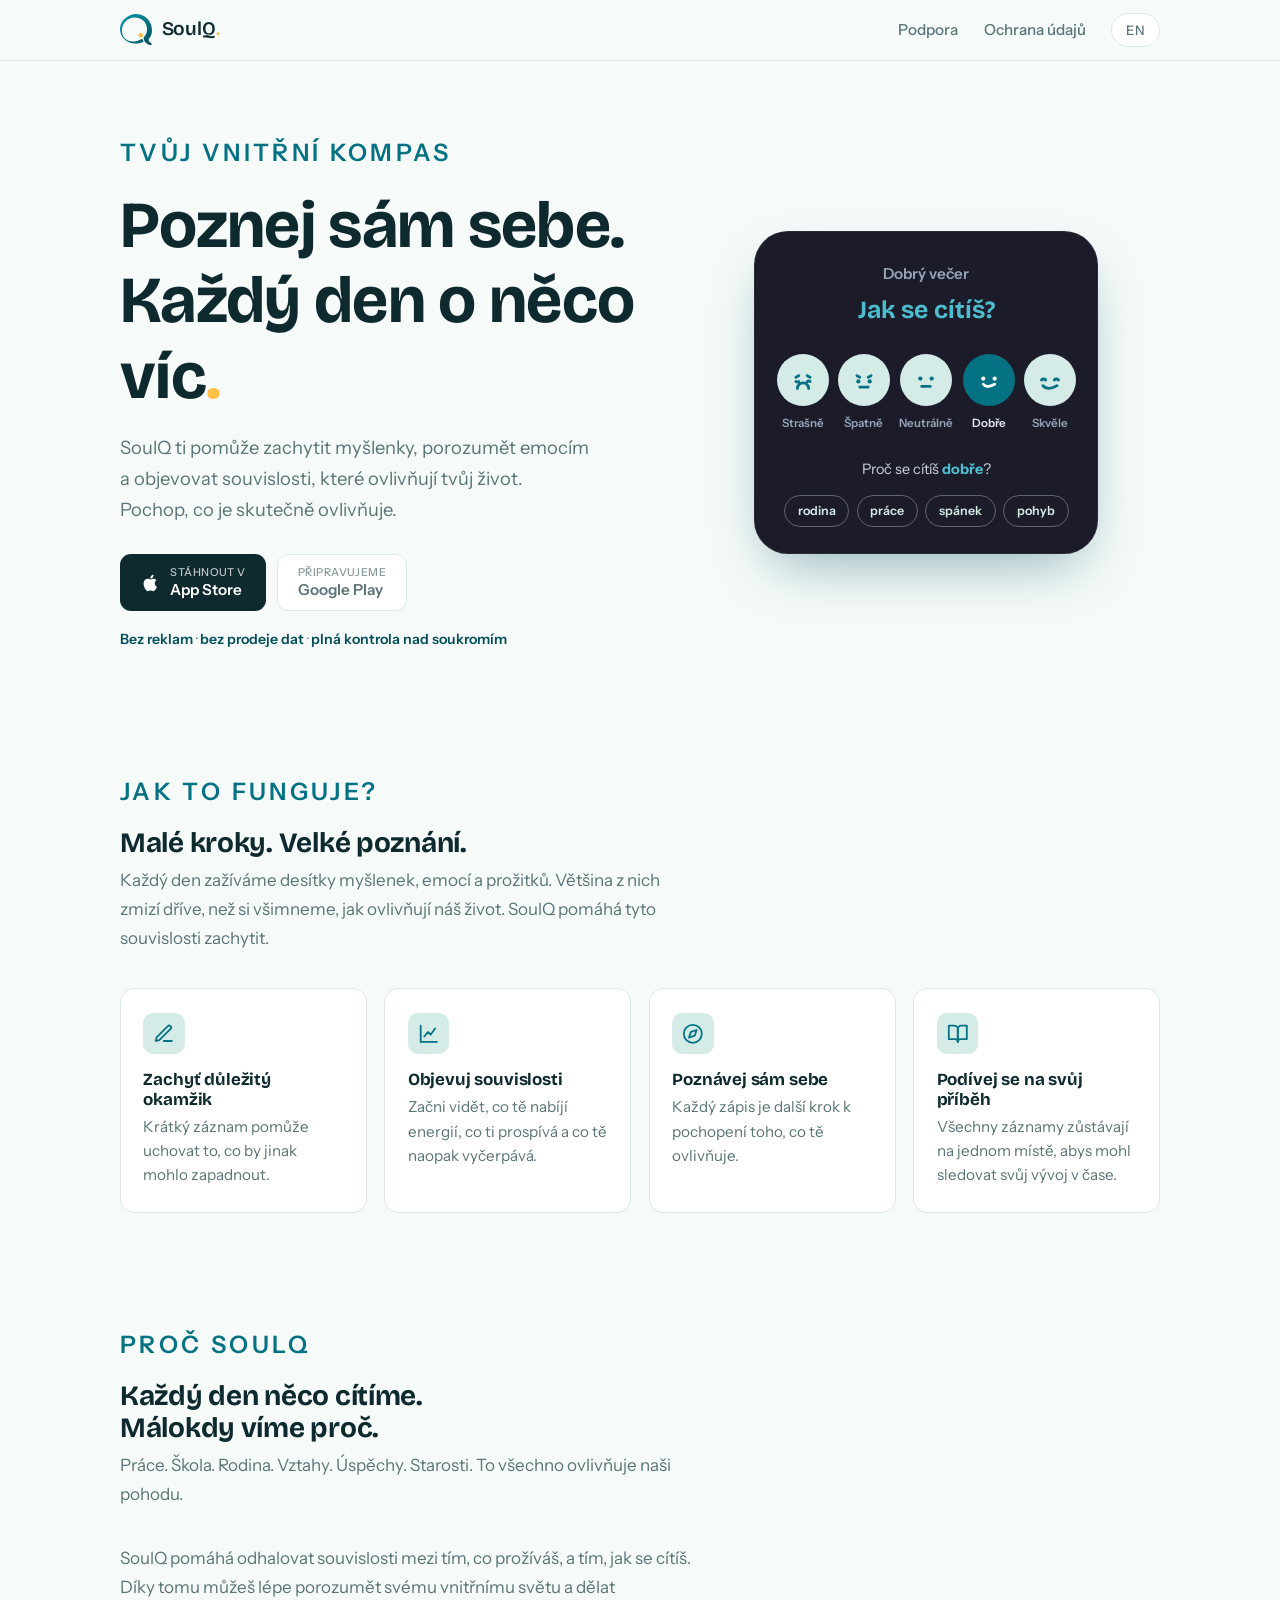
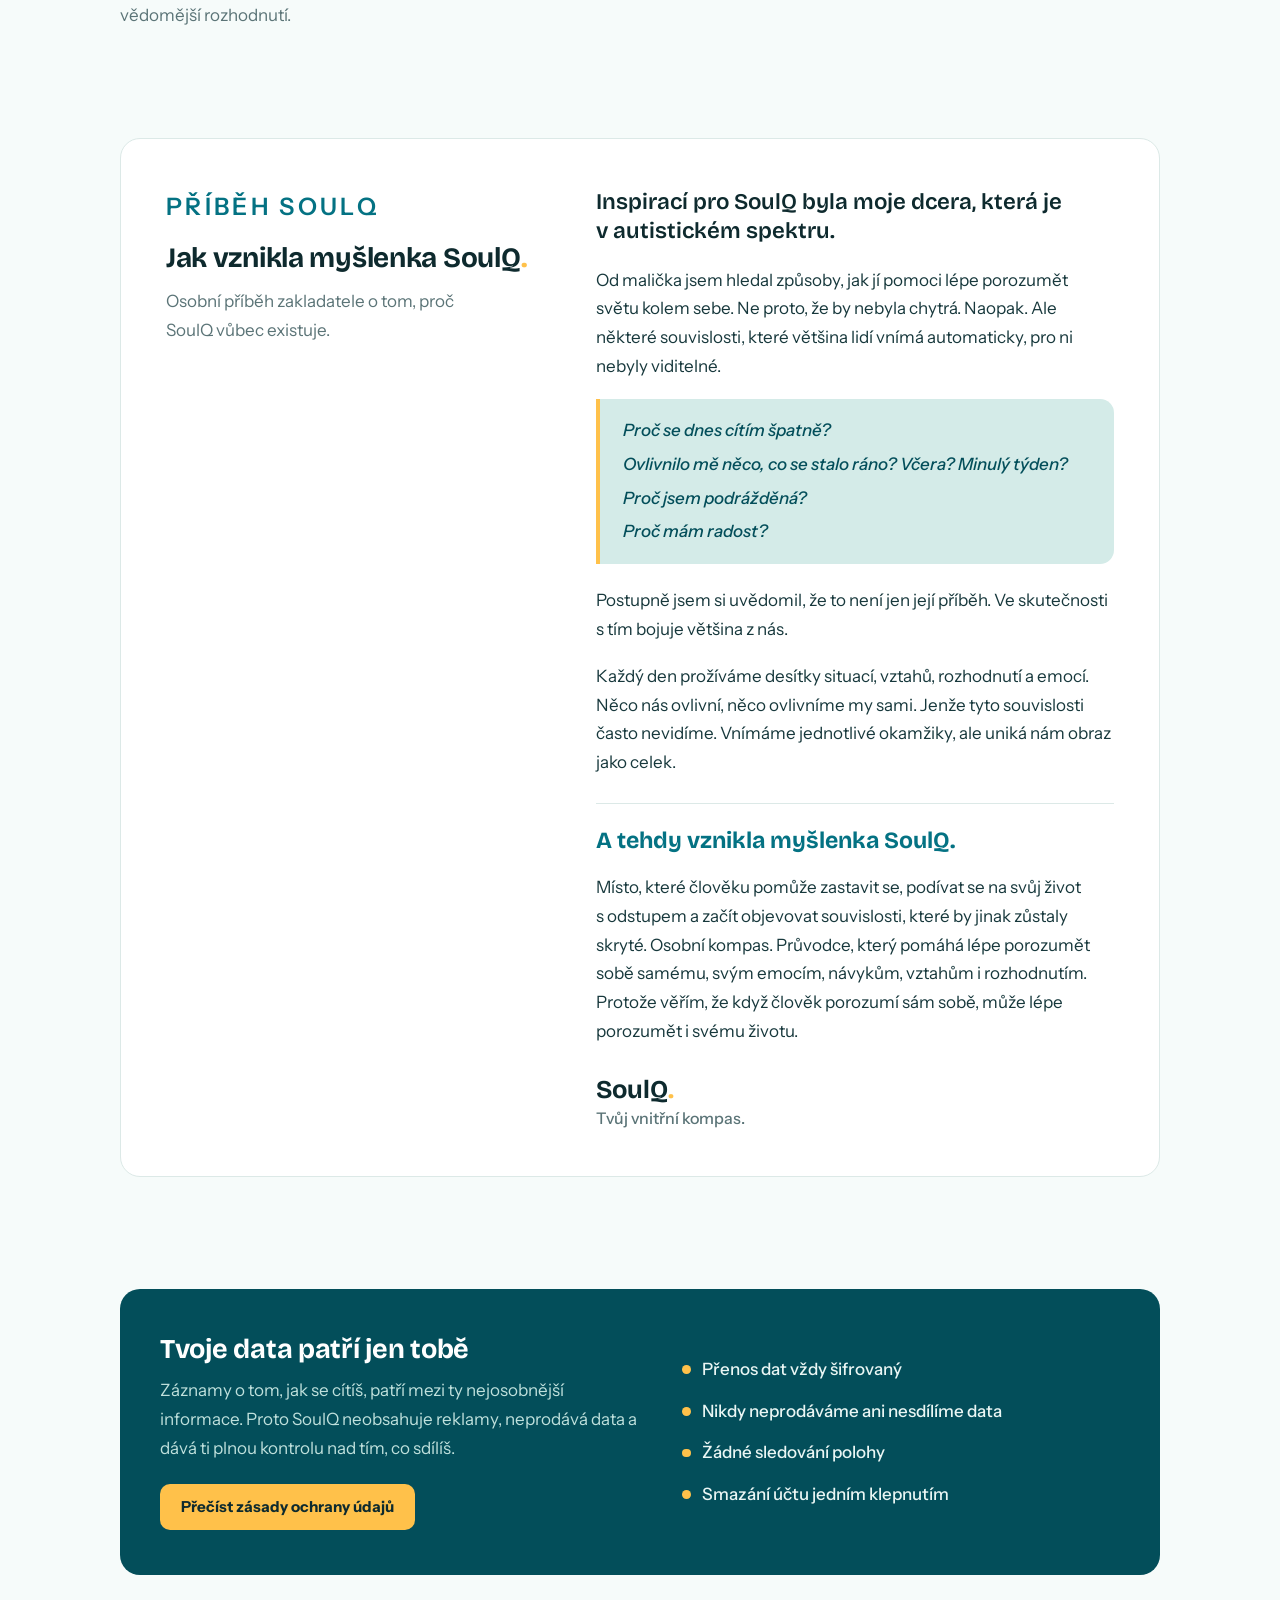
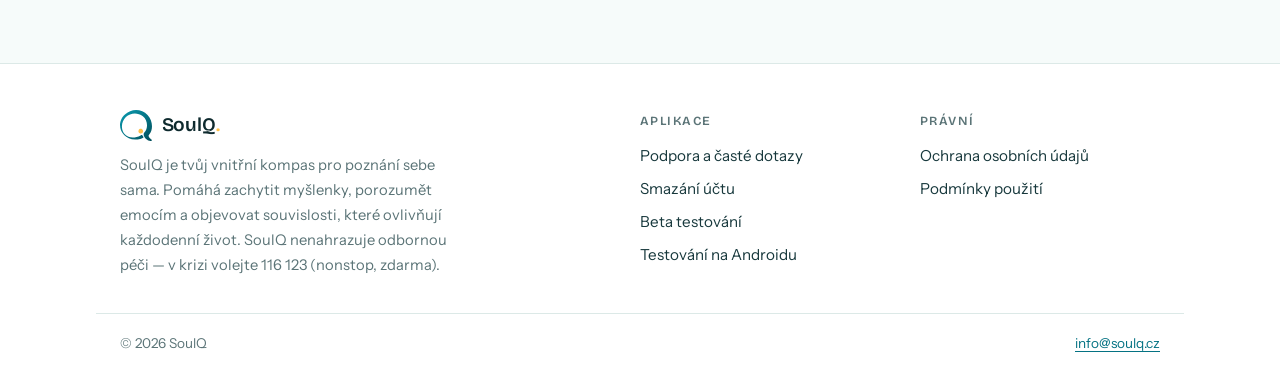
==== commit 8f2a5b11: "feat: nové logo podle brand booku + právní texty verze 2.0 - SoulQ Symbol (master artwork) jako prim" ====
--- a/index.html
+++ b/index.html
@@ -7,7 +7,9 @@
   <title>SoulQ — tvůj vnitřní kompas</title>
   <meta name="description"
     content="SoulQ ti pomůže zachytit myšlenky, porozumět emocím a objevovat souvislosti, které ovlivňují tvůj život.">
-  <link rel="icon" href="assets/logo.svg" type="image/svg+xml">
+  <link rel="icon" href="assets/favicon.svg" type="image/svg+xml">
+  <link rel="icon" href="assets/favicon-32.png" sizes="32x32" type="image/png">
+  <link rel="apple-touch-icon" href="assets/apple-touch-icon.png">
   <link rel="preconnect" href="https://fonts.googleapis.com">
   <link rel="preconnect" href="https://fonts.gstatic.com" crossorigin>
   <link
@@ -19,7 +21,7 @@
 <body>
   <header class="site-header">
     <div class="inner">
-      <a class="brand" href="index.html"><img src="assets/logo.svg" alt="">SoulQ</a>
+      <a class="brand" href="index.html"><img src="assets/logo.svg" alt=""><span>SoulQ<span class="dot">.</span></span></a>
       <nav class="site-nav" aria-label="Hlavní navigace">
         <a href="support.html">Podpora</a>
         <a href="privacy.html" class="hide-sm">Ochrana údajů</a>
@@ -236,7 +238,7 @@
   <footer class="site-footer">
     <div class="inner">
       <div class="about">
-        <a class="brand" href="index.html"><img src="assets/logo.svg" alt="">SoulQ</a>
+        <a class="brand" href="index.html"><img src="assets/logo.svg" alt=""><span>SoulQ<span class="dot">.</span></span></a>
         <p>SoulQ je tvůj vnitřní kompas pro poznání sebe sama. Pomáhá zachytit myšlenky, porozumět emocím a objevovat
           souvislosti, které ovlivňují každodenní život. SoulQ nenahrazuje odbornou péči — v krizi volejte 116&nbsp;123
           (nonstop, zdarma).</p>
@@ -254,7 +256,7 @@
         <h3>Právní</h3>
         <ul>
           <li><a href="privacy.html">Ochrana osobních údajů</a></li>
-          <li><a href="terms.html">Podmínky užití</a></li>
+          <li><a href="terms.html">Podmínky použití</a></li>
         </ul>
       </nav>
     </div>
--- a/assets/style.css
+++ b/assets/style.css
@@ -1,9 +1,11 @@
 /* SoulQ web — design system.
-   Tokens derived from the app (lib/theme/app_colors.dart):
-   teal #047283, mint #D4EBE8, gold #FFC14A, app dark UI #1C1B29. */
+   Tokens per "SoulQ Brand Identity & Experience Guidelines" (2026):
+   primary teal #047283, teal accent #0A9BB0, teal deep #034E5A, teal ink #0E2A2E,
+   mint #D4EBE8, signal gold #FFC14A (SoulQ Moment), paper #F6FBFA, app dark bar #1C1B29. */
 
 :root {
   --teal: #047283;
+  --teal-accent: #0a9bb0;
   --teal-deep: #034e5a;
   --teal-ink: #0e2a2e;
   --gold: #ffc14a;
@@ -106,17 +108,22 @@
   text-decoration: none;
   color: var(--teal-ink);
   font-family: var(--font-display);
-  font-weight: 700;
+  font-weight: 600;
   font-size: 1.2rem;
+  letter-spacing: -0.01em;
   margin-right: auto;
 }
 
 .brand img {
+  /* SoulQ Symbol – master artwork, primary digital expression. Min. digital size 24 px. */
   width: 2rem;
-  height: 2rem;
-  padding: 0.28rem;
-  background: var(--teal);
-  border-radius: 9px;
+  height: auto;
+  display: block;
+}
+
+.brand .dot {
+  /* Gold full stop belongs to the approved wordmark. */
+  color: var(--gold);
 }
 
 .site-nav {
